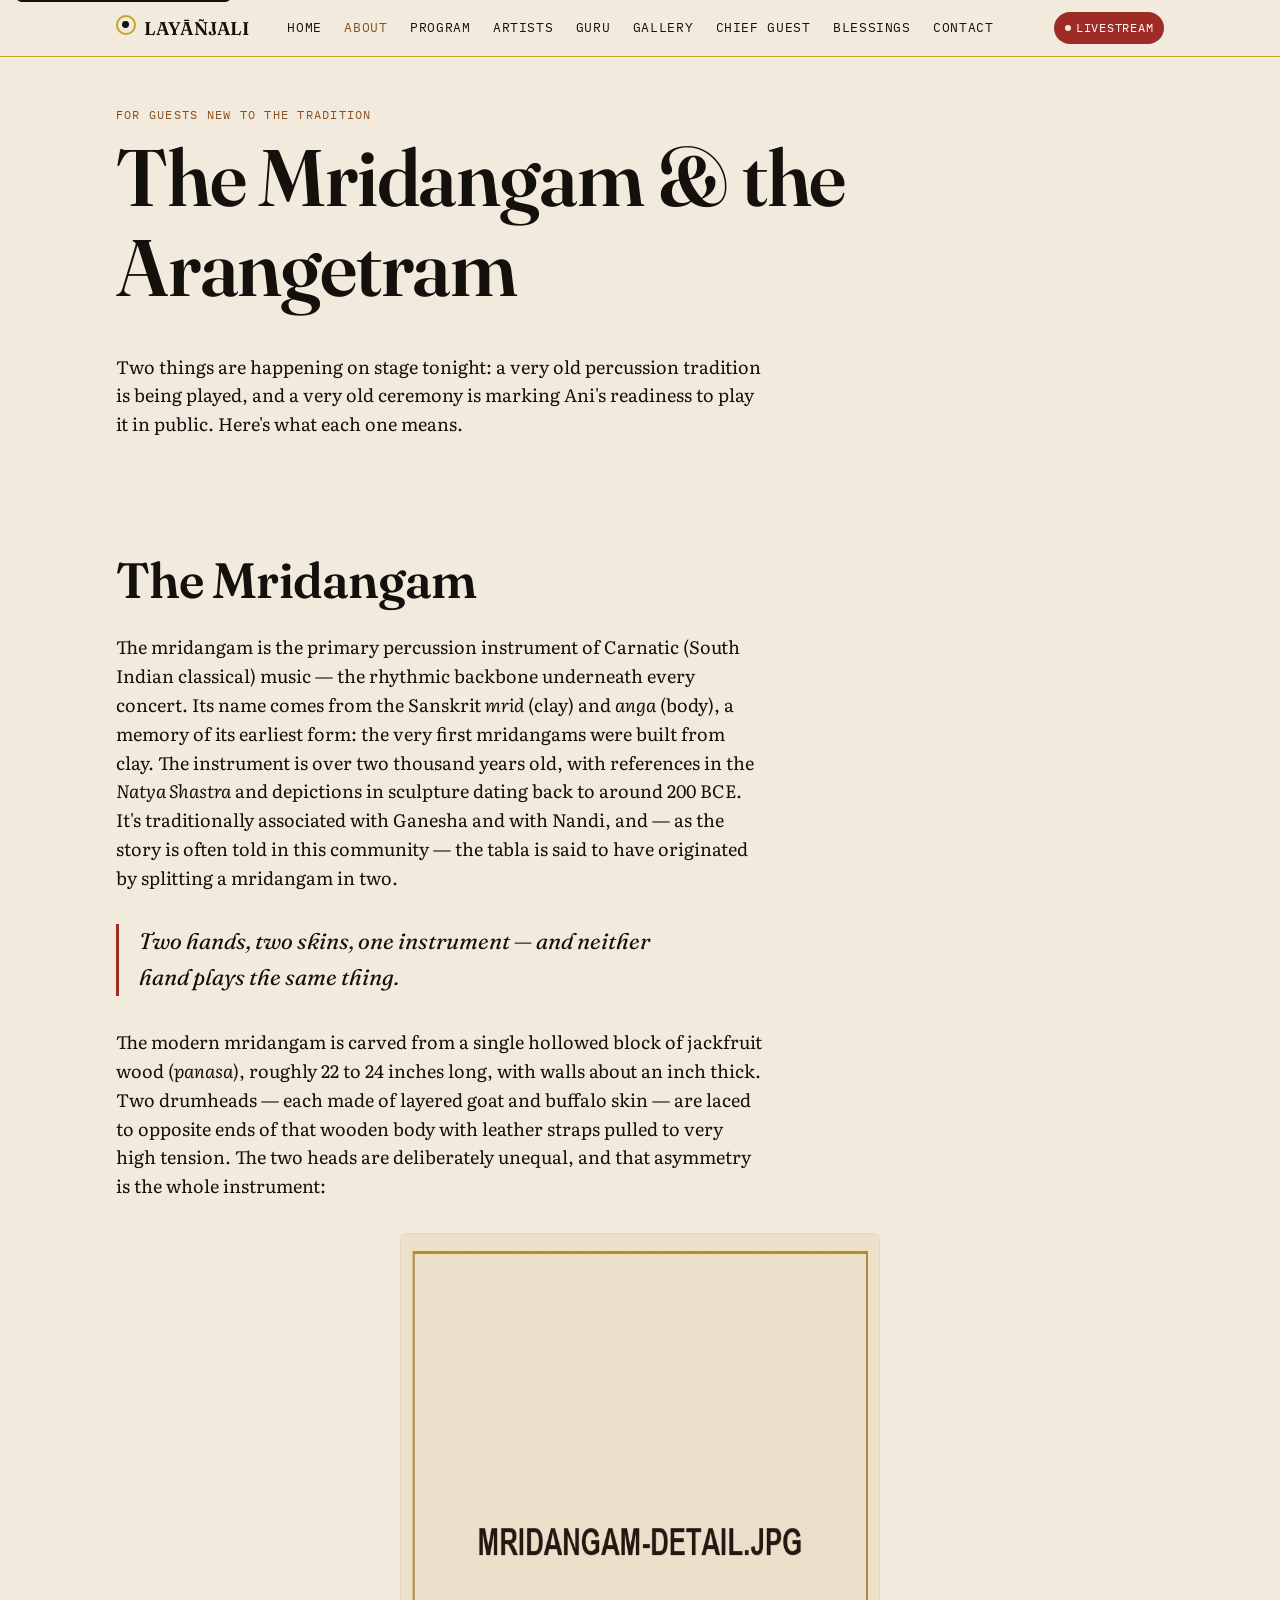
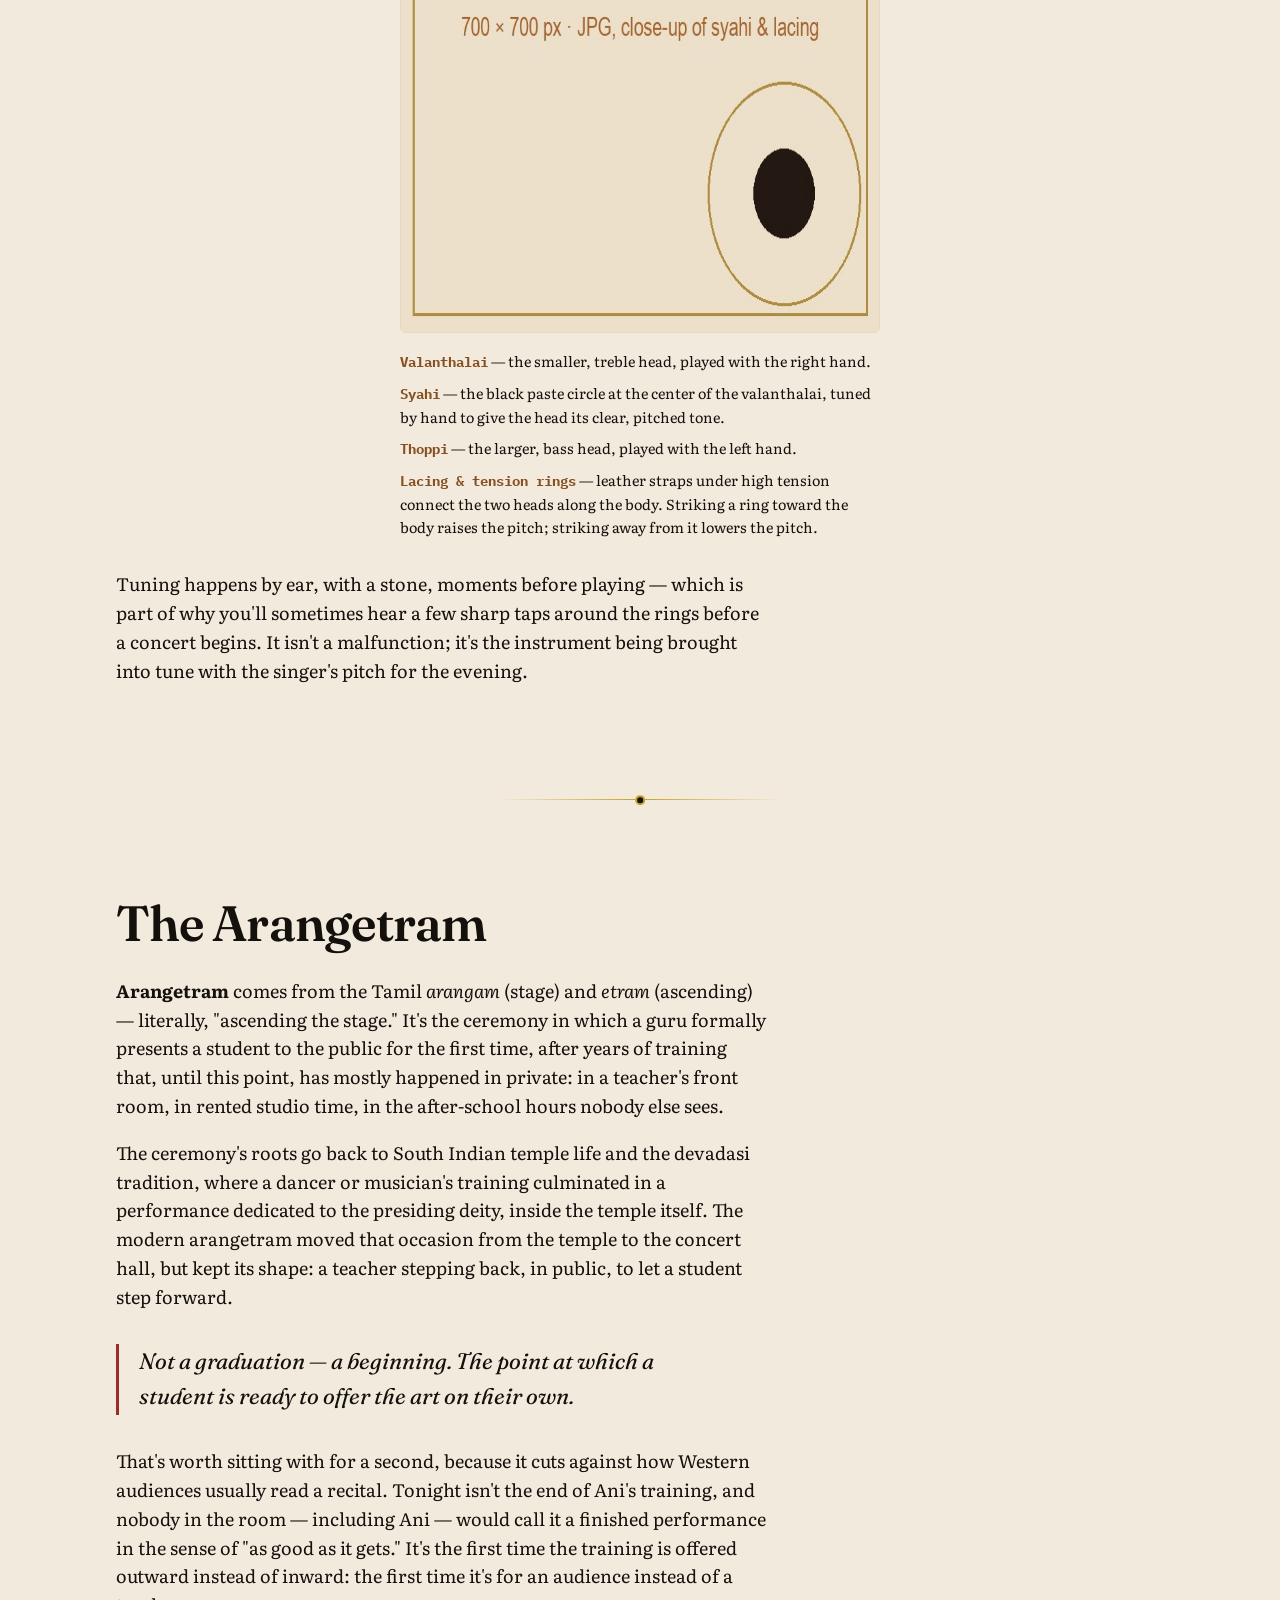
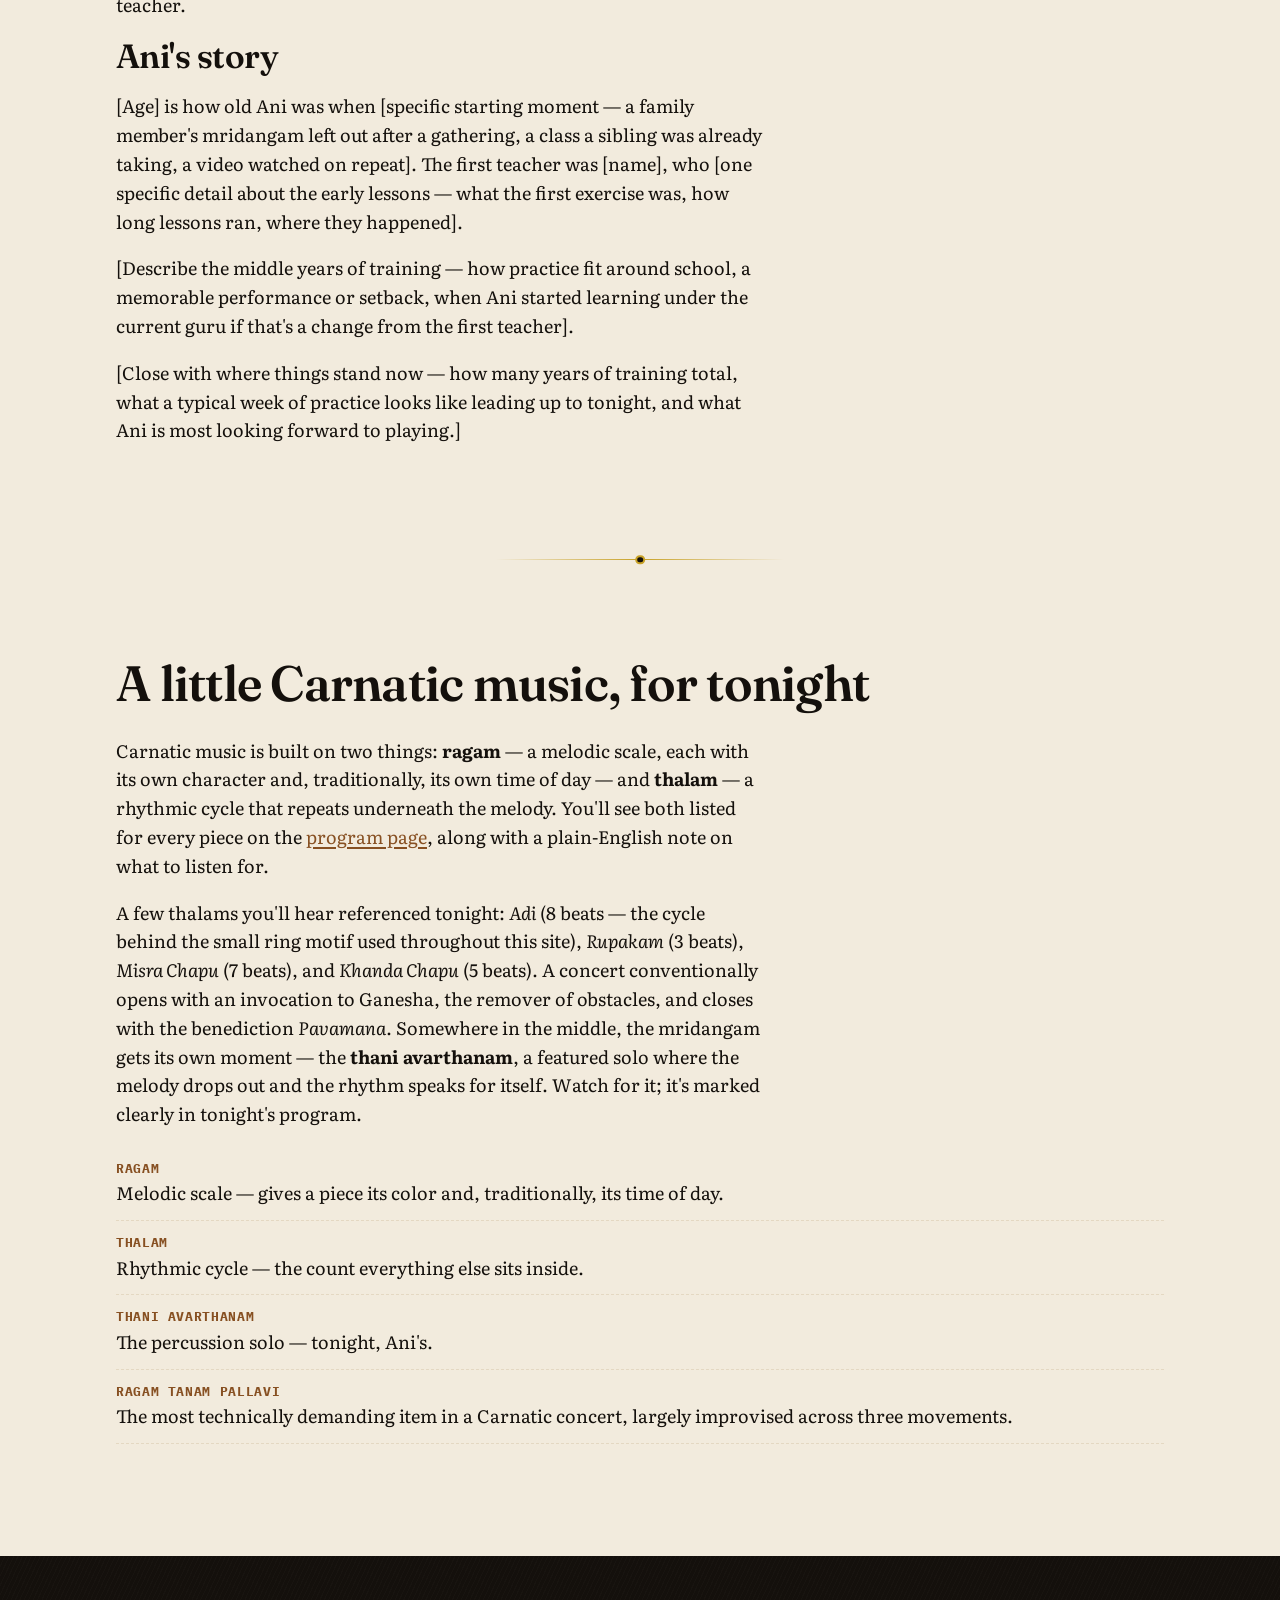
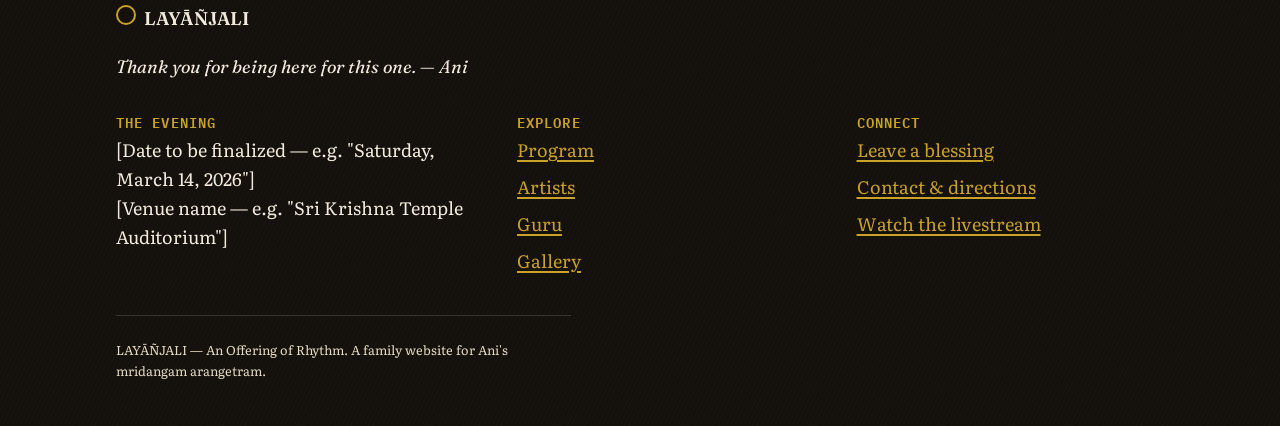
==== about.html @ 980a4de4 "Initial Commit" ====
<!doctype html>
<html lang="en">
<head>
  <meta charset="UTF-8">
  <meta name="viewport" content="width=device-width, initial-scale=1">
  <title>The Mridangam &amp; The Arangetram | Layāñjali</title>
  <meta name="description" content="What the mridangam is, what an arangetram means, and how Carnatic music works — explained for guests new to the tradition.">
  <link rel="icon" href="data:image/svg+xml,%3Csvg xmlns='http://www.w3.org/2000/svg' viewBox='0 0 32 32'%3E%3Ccircle cx='16' cy='16' r='14' fill='%23f3e9d8' stroke='%23b08d3e' stroke-width='2'/%3E%3Ccircle cx='16' cy='16' r='6' fill='%23241912'/%3E%3C/svg%3E">
  <link rel="preconnect" href="https://fonts.googleapis.com">
  <link rel="preconnect" href="https://fonts.gstatic.com" crossorigin>
  <link href="https://fonts.googleapis.com/css2?family=Fraunces:ital,wght@0,500;0,600;1,500&amp;family=Literata:ital,wght@0,400;0,600;1,400&amp;family=IBM+Plex+Mono:wght@400;500&amp;display=swap" rel="stylesheet">
  <link rel="stylesheet" href="css/style.css">
  <link rel="stylesheet" href="css/print.css" media="print">
</head>
<body data-page="about">
  <a class="skip-link" href="#main">Skip to main content</a>
  <header class="site-header" id="site-header"></header>

  <main id="main">
    <section class="section container">
      <span class="eyebrow">For guests new to the tradition</span>
      <h1>The Mridangam &amp; the Arangetram</h1>
      <p>Two things are happening on stage tonight: a very old percussion tradition is being played, and a very old ceremony is marking Ani's readiness to play it in public. Here's what each one means.</p>
    </section>

    <section class="section container">
      <h2>The Mridangam</h2>
      <p>The mridangam is the primary percussion instrument of Carnatic (South Indian classical) music — the rhythmic backbone underneath every concert. Its name comes from the Sanskrit <em>mrid</em> (clay) and <em>anga</em> (body), a memory of its earliest form: the very first mridangams were built from clay. The instrument is over two thousand years old, with references in the <em>Natya Shastra</em> and depictions in sculpture dating back to around 200 BCE. It's traditionally associated with Ganesha and with Nandi, and — as the story is often told in this community — the tabla is said to have originated by splitting a mridangam in two.</p>

      <blockquote class="pullquote">Two hands, two skins, one instrument — and neither hand plays the same thing.</blockquote>

      <p>The modern mridangam is carved from a single hollowed block of jackfruit wood (<em>panasa</em>), roughly 22 to 24 inches long, with walls about an inch thick. Two drumheads — each made of layered goat and buffalo skin — are laced to opposite ends of that wooden body with leather straps pulled to very high tension. The two heads are deliberately unequal, and that asymmetry is the whole instrument:</p>

      <div class="diagram">
        <img src="assets/images/mridangam-detail.jpg" alt="[Close-up photograph of the mridangam showing the syahi circle, tension rings, and leather lacing — annotate or caption with the labels below once the real photo is in place]" width="700" height="700" loading="lazy">
        <ul class="diagram__labels">
          <li><b>Valanthalai</b> — the smaller, treble head, played with the right hand.</li>
          <li><b>Syahi</b> — the black paste circle at the center of the valanthalai, tuned by hand to give the head its clear, pitched tone.</li>
          <li><b>Thoppi</b> — the larger, bass head, played with the left hand.</li>
          <li><b>Lacing &amp; tension rings</b> — leather straps under high tension connect the two heads along the body. Striking a ring toward the body raises the pitch; striking away from it lowers the pitch.</li>
        </ul>
      </div>

      <p>Tuning happens by ear, with a stone, moments before playing — which is part of why you'll sometimes hear a few sharp taps around the rings before a concert begins. It isn't a malfunction; it's the instrument being brought into tune with the singer's pitch for the evening.</p>
    </section>

    <div class="tala-divider" aria-hidden="true"><span class="tala-divider__arc"></span></div>

    <section class="section container">
      <h2>The Arangetram</h2>
      <p><strong>Arangetram</strong> comes from the Tamil <em>arangam</em> (stage) and <em>etram</em> (ascending) — literally, "ascending the stage." It's the ceremony in which a guru formally presents a student to the public for the first time, after years of training that, until this point, has mostly happened in private: in a teacher's front room, in rented studio time, in the after-school hours nobody else sees.</p>
      <p>The ceremony's roots go back to South Indian temple life and the devadasi tradition, where a dancer or musician's training culminated in a performance dedicated to the presiding deity, inside the temple itself. The modern arangetram moved that occasion from the temple to the concert hall, but kept its shape: a teacher stepping back, in public, to let a student step forward.</p>

      <blockquote class="pullquote">Not a graduation — a beginning. The point at which a student is ready to offer the art on their own.</blockquote>

      <p>That's worth sitting with for a second, because it cuts against how Western audiences usually read a recital. Tonight isn't the end of Ani's training, and nobody in the room — including Ani — would call it a finished performance in the sense of "as good as it gets." It's the first time the training is offered outward instead of inward: the first time it's for an audience instead of a teacher.</p>

      <h3>Ani's story</h3>
      <div id="ani-story"></div>
    </section>

    <div class="tala-divider" aria-hidden="true"><span class="tala-divider__arc"></span></div>

    <section class="section container">
      <h2>A little Carnatic music, for tonight</h2>
      <p>Carnatic music is built on two things: <strong>ragam</strong> — a melodic scale, each with its own character and, traditionally, its own time of day — and <strong>thalam</strong> — a rhythmic cycle that repeats underneath the melody. You'll see both listed for every piece on the <a href="program.html">program page</a>, along with a plain-English note on what to listen for.</p>
      <p>A few thalams you'll hear referenced tonight: <em>Adi</em> (8 beats — the cycle behind the small ring motif used throughout this site), <em>Rupakam</em> (3 beats), <em>Misra Chapu</em> (7 beats), and <em>Khanda Chapu</em> (5 beats). A concert conventionally opens with an invocation to Ganesha, the remover of obstacles, and closes with the benediction <em>Pavamana</em>. Somewhere in the middle, the mridangam gets its own moment — the <strong>thani avarthanam</strong>, a featured solo where the melody drops out and the rhythm speaks for itself. Watch for it; it's marked clearly in tonight's program.</p>

      <ul class="timeline">
        <li><b>Ragam</b> Melodic scale — gives a piece its color and, traditionally, its time of day.</li>
        <li><b>Thalam</b> Rhythmic cycle — the count everything else sits inside.</li>
        <li><b>Thani Avarthanam</b> The percussion solo — tonight, Ani's.</li>
        <li><b>Ragam Tanam Pallavi</b> The most technically demanding item in a Carnatic concert, largely improvised across three movements.</li>
      </ul>
    </section>
  </main>

  <footer class="site-footer" id="site-footer"></footer>

  <script src="js/content.js"></script>
  <script src="js/render.js"></script>
  <script src="js/main.js"></script>
</body>
</html>
---- css/style.css ----
/* =========================================================================
   Layāñjali — main stylesheet
   Design system: jackfruit wood, syahi black, brass, leather lacing, chalk.
   Mobile-first. See README.md for the palette/type rationale.
   ========================================================================= */

:root {
  /* palette — see README "Palette & contrast" for the full ratio table */
  --syahi: #14100c;        /* near-black drumhead paste — dark ground */
  --chalk: #f2ebdd;        /* kolam chalk — light ground / text-on-dark */
  --chalk-dim: #e4d8c2;    /* chalk, dimmed — hairlines/borders on light bg */
  --jackfruit: #a9642b;    /* wood — fills, icons, buttons (pair with white text) */
  --jackfruit-ink: #875022;/* wood, darkened — link/text color on light bg only */
  --lacing: #6e4b2a;       /* leather lacing — borders/chips, never text-on-dark */
  --brass: #c9a227;        /* temple brass — ornament, ring, links on dark bg */
  --kumkum: #9e2b25;       /* single hot accent — livestream pill, primary CTA */
  --white: #ffffff;

  /* type */
  --font-display: "Fraunces", "Iowan Old Style", "Georgia", serif;
  --font-body: "Literata", "Iowan Old Style", "Georgia", serif;
  --font-mono: "IBM Plex Mono", "SFMono-Regular", Menlo, Consolas, monospace;

  --step-0: clamp(1rem, 0.95rem + 0.25vw, 1.125rem);
  --step-1: clamp(1.2rem, 1.1rem + 0.5vw, 1.4rem);
  --step-2: clamp(1.55rem, 1.3rem + 1.2vw, 2.1rem);
  --step-3: clamp(2.1rem, 1.6rem + 2.2vw, 3.1rem);
  --step-4: clamp(2.9rem, 2rem + 4vw, 5rem);
  --step-hero: clamp(3.1rem, 2.2rem + 5vw, 6rem);

  --content-max: 68rem;
  --radius: 0.35rem;
  --focus-ring: 3px solid var(--brass);
}

*, *::before, *::after { box-sizing: border-box; }

html {
  scroll-behavior: smooth;
}
@media (prefers-reduced-motion: reduce) {
  html { scroll-behavior: auto; }
  *, *::before, *::after {
    animation-duration: 0.001ms !important;
    animation-iteration-count: 1 !important;
    transition-duration: 0.001ms !important;
    scroll-behavior: auto !important;
  }
}

body {
  margin: 0;
  background: var(--chalk);
  color: var(--syahi);
  font-family: var(--font-body);
  font-size: var(--step-0);
  line-height: 1.6;
  -webkit-font-smoothing: antialiased;
  min-width: 0;
}

img { max-width: 100%; display: block; }

h1, h2, h3, h4 {
  font-family: var(--font-display);
  color: var(--syahi);
  line-height: 1.12;
  letter-spacing: -0.015em;
  margin: 0 0 0.5em;
  font-weight: 600;
}
h1 { font-size: var(--step-4); }
h2 { font-size: var(--step-3); }
h3 { font-size: var(--step-2); }
h4 { font-size: var(--step-1); }

p { margin: 0 0 1em; max-width: 65ch; }

a {
  color: var(--jackfruit-ink);
  text-decoration-thickness: 1.5px;
  text-underline-offset: 0.15em;
}
a:hover { color: var(--kumkum); }

:focus-visible {
  outline: var(--focus-ring);
  outline-offset: 3px;
}

.container {
  max-width: var(--content-max);
  margin-inline: auto;
  padding-inline: 1.25rem;
  min-width: 0;
}

.visually-hidden {
  position: absolute;
  width: 1px; height: 1px;
  overflow: hidden;
  clip: rect(0 0 0 0);
  white-space: nowrap;
  border: 0; padding: 0; margin: -1px;
}

.skip-link {
  position: absolute;
  left: 1rem;
  top: -3rem;
  background: var(--syahi);
  color: var(--chalk);
  padding: 0.6em 1em;
  border-radius: var(--radius);
  z-index: 200;
  transition: top 0.2s ease;
}
.skip-link:focus { top: 1rem; }

/* -------------------------------------------------------------------- */
/* Wordmark                                                              */
/* -------------------------------------------------------------------- */

.wordmark {
  display: inline-flex;
  align-items: baseline;
  gap: 0.5rem;
  font-family: var(--font-display);
  font-weight: 600;
  letter-spacing: 0.01em;
  color: var(--syahi);
  text-decoration: none;
  min-width: 0;
}
.wordmark:hover { color: var(--syahi); }
.wordmark__mark {
  position: relative;
  display: inline-block;
  width: 1.1em;
  height: 1.1em;
  border-radius: 50%;
  border: 2px solid var(--brass);
  flex: none;
}
.wordmark__mark::after {
  content: "";
  position: absolute;
  inset: 28%;
  border-radius: 50%;
  background: var(--syahi);
}
.wordmark__text {
  font-size: 1.15rem;
  overflow: hidden;
  text-overflow: ellipsis;
  white-space: nowrap;
}

/* -------------------------------------------------------------------- */
/* Tala ring — the signature element. An 8-tick ring standing for the    */
/* 8-beat Adi talam cycle: a syahi hub, 8 ticks, the first beat (sam)    */
/* visually distinct, and one tick lit per carousel transition.         */
/* -------------------------------------------------------------------- */

.tala-ring {
  --size: 2.75rem;
  width: var(--size);
  height: var(--size);
  position: relative;
  flex: none;
}
.tala-ring__hub {
  position: absolute;
  inset: 30%;
  border-radius: 50%;
  background: var(--syahi);
  border: 2px solid var(--brass);
}
.tala-ring__tick {
  position: absolute;
  width: 6%;
  height: 20%;
  left: 50%;
  top: 3%;
  background: var(--chalk-dim);
  transform-origin: 50% calc(var(--size) * 0.47);
  border-radius: 3px;
  opacity: 0.6;
}
.tala-ring__tick.is-sam {
  height: 26%;
  width: 8%;
  background: var(--brass);
  opacity: 0.85;
}
.tala-ring__tick.is-active {
  background: var(--kumkum);
  opacity: 1;
  box-shadow: 0 0 0.6em rgba(158, 43, 37, 0.55);
}
.tala-ring__tick.is-sam.is-active { background: var(--brass); box-shadow: 0 0 0.6em rgba(201, 162, 39, 0.6); }
.tala-ring[data-count="8"] .tala-ring__tick:nth-of-type(1) { transform: translateX(-50%) rotate(0deg); }
.tala-ring[data-count="8"] .tala-ring__tick:nth-of-type(2) { transform: translateX(-50%) rotate(45deg); }
.tala-ring[data-count="8"] .tala-ring__tick:nth-of-type(3) { transform: translateX(-50%) rotate(90deg); }
.tala-ring[data-count="8"] .tala-ring__tick:nth-of-type(4) { transform: translateX(-50%) rotate(135deg); }
.tala-ring[data-count="8"] .tala-ring__tick:nth-of-type(5) { transform: translateX(-50%) rotate(180deg); }
.tala-ring[data-count="8"] .tala-ring__tick:nth-of-type(6) { transform: translateX(-50%) rotate(225deg); }
.tala-ring[data-count="8"] .tala-ring__tick:nth-of-type(7) { transform: translateX(-50%) rotate(270deg); }
.tala-ring[data-count="8"] .tala-ring__tick:nth-of-type(8) { transform: translateX(-50%) rotate(315deg); }

/* the hero halo variant: large, sits behind the portrait as a compositional anchor */
.hero__ring-halo.tala-ring {
  --size: clamp(220px, 28vw + 140px, 300px);
  position: absolute;
  top: 46%;
  left: 50%;
  transform: translate(-50%, -50%);
  z-index: 0;
}
.hero__ring-halo .tala-ring__tick { background: rgba(242, 235, 221, 0.28); }
.hero__ring-halo .tala-ring__tick.is-sam { background: var(--brass); opacity: 0.9; }
.hero__ring-halo .tala-ring__tick.is-active { background: var(--kumkum); opacity: 1; }
.hero__ring-halo .tala-ring__tick.is-sam.is-active { background: var(--brass); }
.hero__ring-halo .tala-ring__hub { border-color: var(--brass); background: var(--syahi); }

.tala-divider {
  display: flex;
  justify-content: center;
  margin: 3rem 0;
}
.tala-divider__arc {
  width: 100%;
  max-width: 18rem;
  height: 1px;
  background: linear-gradient(to right, transparent, var(--brass), transparent);
  position: relative;
}
.tala-divider__arc::before {
  content: "";
  position: absolute;
  left: 50%;
  top: 50%;
  transform: translate(-50%, -50%);
  width: 0.6rem;
  height: 0.6rem;
  border-radius: 50%;
  background: var(--syahi);
  border: 2px solid var(--brass);
}

/* -------------------------------------------------------------------- */
/* Header / nav — explicit 3-column grid: wordmark / centered nav /      */
/* livestream+toggle. min-width:0 on every column so a long nav list    */
/* wraps or shrinks instead of forcing the row wider than the viewport. */
/* -------------------------------------------------------------------- */

.site-header {
  position: sticky;
  top: 0;
  z-index: 100;
  background: var(--chalk);
  border-bottom: 1px solid var(--brass);
}
.header-grid {
  display: grid;
  grid-template-columns: auto 1fr auto;
  align-items: center;
  gap: 1rem;
  padding-block: 0.75rem;
}
.header-grid > * { min-width: 0; }
.header-grid .wordmark { grid-column: 1; justify-self: start; }
.header-grid .nav-drawer { grid-column: 2; justify-self: center; }
.header-grid .header-actions { grid-column: 3; justify-self: end; }

.header-actions {
  display: flex;
  align-items: center;
  gap: 0.75rem;
  min-width: 0;
}

.livestream-pill {
  display: inline-flex;
  align-items: center;
  gap: 0.4em;
  background: var(--kumkum);
  color: var(--white);
  font-family: var(--font-mono);
  font-size: 0.78rem;
  letter-spacing: 0.06em;
  text-transform: uppercase;
  padding: 0.5em 0.85em;
  border-radius: 999px;
  text-decoration: none;
  white-space: nowrap;
}
.livestream-pill:hover { background: var(--syahi); color: var(--white); }
.livestream-pill__dot {
  width: 0.5em; height: 0.5em; border-radius: 50%;
  background: var(--chalk);
  animation: pulse 2s ease-in-out infinite;
  flex: none;
}
@keyframes pulse { 0%, 100% { opacity: 1; } 50% { opacity: 0.35; } }

/* Below ~352px, wordmark + pill label + hamburger can't all fit legibly —
   drop the pill to an icon-only dot so nothing truncates or overlaps. */
@media (max-width: 22rem) {
  .livestream-pill { padding: 0.5em; }
  .livestream-pill__label { display: none; }
  .header-actions { gap: 0.5rem; }
}

.menu-toggle {
  background: none;
  border: 2px solid var(--syahi);
  border-radius: var(--radius);
  width: 2.75rem;
  height: 2.75rem;
  display: inline-flex;
  align-items: center;
  justify-content: center;
  cursor: pointer;
  flex: none;
}
.menu-toggle__bars,
.menu-toggle__bars::before,
.menu-toggle__bars::after {
  content: "";
  display: block;
  width: 1.4rem;
  height: 2px;
  background: var(--syahi);
  position: relative;
}
.menu-toggle__bars::before { position: absolute; top: -6px; }
.menu-toggle__bars::after { position: absolute; top: 6px; }

.nav-drawer {
  position: fixed;
  inset: 0;
  background: var(--syahi);
  color: var(--chalk);
  z-index: 150;
  transform: translateX(100%);
  transition: transform 0.35s ease;
  overflow-y: auto;
}
.nav-drawer.is-open { transform: translateX(0); }
.nav-drawer__top {
  display: flex;
  justify-content: space-between;
  align-items: center;
  padding: 1.1rem 1.25rem;
  border-bottom: 1px solid rgba(242,235,221,0.15);
}
.nav-drawer__top .wordmark, .nav-drawer__top .wordmark:hover { color: var(--chalk); }
.nav-drawer__close {
  background: none;
  border: 2px solid var(--chalk);
  color: var(--chalk);
  width: 2.75rem;
  height: 2.75rem;
  border-radius: var(--radius);
  font-size: 1.4rem;
  line-height: 1;
  cursor: pointer;
}
.nav-drawer__list {
  list-style: none;
  margin: 0;
  padding: 1rem 1.25rem 2rem;
}
.nav-drawer__list li + li { border-top: 1px solid rgba(242,235,221,0.12); }
.nav-drawer__list a {
  display: block;
  padding: 1rem 0.25rem;
  color: var(--chalk);
  text-decoration: none;
  font-family: var(--font-display);
  font-size: 1.2rem;
}
.nav-drawer__list a:hover,
.nav-drawer__list a[aria-current="page"] { color: var(--brass); }
.nav-drawer__list a.is-livestream { color: var(--kumkum); }

@media (min-width: 60rem) {
  .menu-toggle { display: none; }
  .nav-drawer {
    position: static;
    inset: auto;
    transform: none;
    background: none;
    color: inherit;
    overflow: visible;
    z-index: auto;
    min-width: 0;
  }
  .nav-drawer__top, .nav-drawer__close { display: none; }
  .nav-drawer__list {
    display: flex;
    flex-wrap: wrap;
    align-items: center;
    justify-content: center;
    gap: 1.1rem 1.4rem;
    padding: 0;
    min-width: 0;
  }
  .nav-drawer__list li { border: none !important; }
  .nav-drawer__list a {
    font-family: var(--font-mono);
    font-size: 0.8rem;
    text-transform: uppercase;
    letter-spacing: 0.05em;
    color: var(--syahi);
    padding: 0.25rem 0;
    white-space: nowrap;
  }
  .nav-drawer__list a:hover,
  .nav-drawer__list a[aria-current="page"] { color: var(--jackfruit-ink); }
  .nav-drawer__list a.is-livestream { display: none; }
}

/* -------------------------------------------------------------------- */
/* Buttons                                                               */
/* -------------------------------------------------------------------- */

.btn {
  display: inline-flex;
  align-items: center;
  gap: 0.5em;
  font-family: var(--font-mono);
  font-size: 0.85rem;
  letter-spacing: 0.03em;
  text-transform: uppercase;
  text-decoration: none;
  padding: 0.85em 1.4em;
  border-radius: var(--radius);
  border: 2px solid var(--syahi);
  color: var(--syahi);
  background: transparent;
  cursor: pointer;
}
.btn:hover { background: var(--syahi); color: var(--chalk); }
.btn--solid { background: var(--jackfruit); border-color: var(--jackfruit); color: var(--white); }
.btn--solid:hover { background: var(--syahi); border-color: var(--syahi); }
.btn--live { background: var(--kumkum); border-color: var(--kumkum); color: var(--white); }
.btn--live:hover { background: var(--syahi); border-color: var(--syahi); }
.btn--on-dark { border-color: var(--chalk); color: var(--chalk); }
.btn--on-dark:hover { background: var(--chalk); color: var(--syahi); }

/* -------------------------------------------------------------------- */
/* Hero — dark ground, cutout anchored large and bottom-aligned, the     */
/* headline overlapping it, the tala ring as a halo behind.              */
/* -------------------------------------------------------------------- */

.hero {
  position: relative;
  background: var(--syahi);
  color: var(--chalk);
  padding-block: 2.5rem 0;
  overflow: hidden;
}
.hero__texture {
  position: absolute;
  inset: 0;
  pointer-events: none;
  opacity: 0.5;
  background-image: repeating-linear-gradient(
    115deg,
    rgba(242, 235, 221, 0.035) 0px,
    rgba(242, 235, 221, 0.035) 1px,
    transparent 1px,
    transparent 4px
  );
}
.hero .container { position: relative; }

.hero__stage {
  position: relative;
  display: flex;
  justify-content: center;
  min-height: 24rem;
}
.hero__slides {
  position: relative;
  z-index: 1;
  width: 100%;
  min-height: 24rem;
}
.hero__slide {
  position: absolute;
  inset: 0;
  display: flex;
  flex-direction: column;
  align-items: center;
  justify-content: flex-end;
  text-align: center;
  opacity: 0;
  visibility: hidden;
  transition: opacity 0.6s ease;
}
.hero__slide.is-active { opacity: 1; visibility: visible; position: relative; }
.hero__text-col {
  position: relative;
  z-index: 2;
  margin-bottom: -1.75rem;
  padding-inline: 1rem;
  max-width: 22rem;
}
.hero__portrait {
  position: relative;
  z-index: 1;
  width: min(62vw, 280px);
  height: auto;
  aspect-ratio: 3 / 4;
  object-fit: contain;
  object-position: bottom;
}
.hero__headline {
  font-size: var(--step-hero);
  letter-spacing: -0.03em;
  color: var(--chalk);
  margin-bottom: 0;
}
.hero__subtitle {
  position: relative;
  z-index: 2;
  font-family: var(--font-body);
  font-style: italic;
  font-size: 1.05rem;
  color: var(--chalk);
  opacity: 0.85;
  max-width: 30ch;
  margin: 0.75rem auto 0;
}

.hero__controls {
  display: flex;
  align-items: center;
  justify-content: center;
  margin-block: 1.25rem 0.5rem;
}
.hero__pause {
  background: none;
  border: 1px solid var(--brass);
  border-radius: 999px;
  width: 2.5rem;
  height: 2.5rem;
  cursor: pointer;
  color: var(--chalk);
  font-size: 0.9rem;
}
.hero__pause:hover { background: rgba(242,235,221,0.1); }

.event-strip {
  background: var(--syahi);
  color: var(--chalk);
  margin-top: 1.5rem;
  border-top: 1px solid rgba(201,162,39,0.35);
}
.event-strip .container {
  display: grid;
  gap: 1rem;
  padding-block: 1.5rem;
}
.event-strip__row {
  display: flex;
  align-items: baseline;
  gap: 0.6rem;
  flex-wrap: wrap;
}
.event-strip__label {
  font-family: var(--font-mono);
  font-size: 0.72rem;
  text-transform: uppercase;
  letter-spacing: 0.08em;
  color: var(--brass);
}
.event-strip__value { font-family: var(--font-display); font-size: 1.1rem; }
.event-strip__actions {
  display: flex;
  flex-wrap: wrap;
  gap: 0.75rem;
  margin-top: 0.5rem;
}

@media (min-width: 60rem) {
  .hero__stage, .hero__slides { min-height: 30rem; }
  .hero__portrait { width: min(30vw, 320px); }
  .hero__text-col { max-width: 34rem; margin-bottom: -2.5rem; }
  .event-strip .container { grid-template-columns: repeat(3, 1fr) auto; align-items: center; }
}

/* -------------------------------------------------------------------- */
/* Sections, cards, generic content blocks                              */
/* -------------------------------------------------------------------- */

.section { padding-block: 3rem; }
.section--tight { padding-block: 1.5rem; }
.eyebrow {
  font-family: var(--font-mono);
  text-transform: uppercase;
  letter-spacing: 0.1em;
  font-size: 0.78rem;
  color: var(--jackfruit-ink);
  display: block;
  margin-bottom: 0.5rem;
}

.evening-blocks {
  position: relative;
  display: grid;
  gap: 0;
}
.evening-blocks::before {
  content: "";
  position: absolute;
  left: 0.6rem;
  top: 0.6rem;
  bottom: 0.6rem;
  width: 2px;
  background-image: repeating-linear-gradient(to bottom, var(--brass) 0 6px, transparent 6px 11px);
}
.evening-block {
  position: relative;
  padding: 0.75rem 0 1.5rem 2.25rem;
}
.evening-block::before {
  content: "";
  position: absolute;
  left: 0;
  top: 0.9rem;
  width: 1.3rem;
  height: 1.3rem;
  border-radius: 50%;
  background: var(--chalk);
  border: 2px solid var(--brass);
}
.evening-block h3 { font-size: var(--step-1); margin-bottom: 0.25rem; }

@media (min-width: 60rem) {
  .evening-blocks { grid-template-columns: repeat(3, 1fr); gap: 1.5rem; }
  .evening-blocks::before { left: 0; right: 0; top: 0.6rem; bottom: auto; width: auto; height: 2px; background-image: repeating-linear-gradient(to right, var(--brass) 0 6px, transparent 6px 11px); }
  .evening-block { padding: 2rem 1rem 0; }
  .evening-block::before { left: 50%; transform: translateX(-50%); top: 0; }
}

.card-grid {
  display: grid;
  gap: 1.25rem;
  grid-template-columns: 1fr;
}
@media (min-width: 40rem) { .card-grid { grid-template-columns: repeat(2, 1fr); } }
@media (min-width: 60rem) { .card-grid { grid-template-columns: repeat(3, 1fr); } }

.card {
  background: var(--white);
  border: 1px solid var(--chalk-dim);
  border-radius: var(--radius);
  padding: 1.5rem;
  display: flex;
  flex-direction: column;
  gap: 0.5rem;
  text-decoration: none;
  color: var(--syahi);
}
.card:hover { border-color: var(--brass); color: var(--syahi); }
.card h3 { margin-bottom: 0; font-size: var(--step-1); }
.card p { margin-bottom: 0; font-size: 0.95rem; }
.card__arrow { font-family: var(--font-mono); font-size: 0.85rem; color: var(--jackfruit-ink); }

/* Welcome note */
.welcome {
  display: grid;
  gap: 2rem;
  align-items: start;
}
.welcome__photo { border-radius: var(--radius); border: 1px solid var(--chalk-dim); }
.welcome blockquote {
  margin: 0;
  font-family: var(--font-display);
  font-size: var(--step-1);
  font-style: italic;
  line-height: 1.5;
}
.welcome__signoff {
  margin-top: 1.5rem;
  font-family: var(--font-display);
  white-space: pre-line;
  font-size: 1.05rem;
}
@media (min-width: 55rem) {
  .welcome { grid-template-columns: 0.8fr 1.2fr; }
}

/* Blessings */
.blessing-card {
  background: var(--white);
  border-left: 3px solid var(--brass);
  padding: 1.25rem 1.5rem;
  border-radius: 0 var(--radius) var(--radius) 0;
}
.blessing-card p { margin-bottom: 0.5rem; font-style: italic; }
.blessing-card cite { font-style: normal; font-family: var(--font-mono); font-size: 0.8rem; color: var(--jackfruit-ink); }

/* Program */
.program-order { list-style: none; margin: 0; padding: 0; }
.program-order li {
  display: grid;
  grid-template-columns: 1fr;
  gap: 0.15rem;
  padding: 1rem 0;
  border-bottom: 1px dashed var(--chalk-dim);
}
.program-order__item { font-family: var(--font-display); font-size: 1.1rem; }
.program-order__note { font-size: 0.9rem; color: var(--jackfruit-ink); }

.piece {
  background: var(--white);
  border: 1px solid var(--chalk-dim);
  border-radius: var(--radius);
  padding: 1.5rem;
  margin-bottom: 1.25rem;
}
.piece.is-thani { border-color: var(--kumkum); border-width: 2px; }
.piece__thani-tag {
  display: inline-block;
  font-family: var(--font-mono);
  font-size: 0.72rem;
  text-transform: uppercase;
  letter-spacing: 0.08em;
  background: var(--kumkum);
  color: var(--white);
  padding: 0.25em 0.6em;
  border-radius: 999px;
  margin-bottom: 0.75rem;
}
.piece__title { margin-bottom: 0.5rem; }
.piece__meta {
  display: flex;
  flex-wrap: wrap;
  gap: 0.5rem 1.25rem;
  font-family: var(--font-mono);
  font-size: 0.8rem;
  color: var(--syahi);
  margin-bottom: 0.9rem;
}
.piece__meta dt { display: inline; color: var(--jackfruit-ink); text-transform: uppercase; letter-spacing: 0.05em; }
.piece__meta dd { display: inline; margin: 0 0 0 0.3em; }
.piece__lyric { font-style: italic; color: var(--jackfruit-ink); margin-top: 0.75rem; margin-bottom: 0; }

/* Artist / guru cards */
.person-card {
  background: var(--white);
  border: 1px solid var(--chalk-dim);
  border-radius: var(--radius);
  padding: 1.5rem;
  text-align: center;
}
.person-card__photo {
  width: 9rem; height: 9rem;
  border-radius: 50%;
  object-fit: cover;
  margin: 0 auto 1rem;
  border: 3px solid var(--chalk-dim);
}
.person-card__instrument {
  font-family: var(--font-mono);
  font-size: 0.78rem;
  text-transform: uppercase;
  letter-spacing: 0.06em;
  color: var(--jackfruit-ink);
}
.person-card p { text-align: left; margin-top: 0.75rem; font-size: 0.92rem; }

.guru-hero {
  display: grid;
  gap: 2rem;
}
.guru-hero__photo { border-radius: var(--radius); border: 1px solid var(--chalk-dim); }
@media (min-width: 55rem) { .guru-hero { grid-template-columns: 0.7fr 1.3fr; align-items: start; } }
.guru-quote {
  background: var(--syahi);
  color: var(--chalk);
  padding: 2rem;
  border-radius: var(--radius);
  margin: 2rem 0;
}
.guru-quote h3 { color: var(--brass); }
.guru-quote p { max-width: none; font-family: var(--font-display); font-size: 1.15rem; font-style: italic; }

/* Gallery */
.gallery-grid {
  display: grid;
  grid-template-columns: repeat(2, 1fr);
  gap: 0.6rem;
}
@media (min-width: 40rem) { .gallery-grid { grid-template-columns: repeat(3, 1fr); } }
.gallery-grid button {
  padding: 0; border: none; background: none; cursor: pointer;
  aspect-ratio: 4 / 3; overflow: hidden; border-radius: var(--radius);
}
.gallery-grid img { width: 100%; height: 100%; object-fit: cover; }

.lightbox {
  position: fixed; inset: 0; background: rgba(20,16,12,0.94);
  display: none; align-items: center; justify-content: center;
  z-index: 300; padding: 1.5rem;
}
.lightbox.is-open { display: flex; }
.lightbox img { max-height: 80vh; max-width: 100%; border-radius: var(--radius); }
.lightbox__caption { color: var(--chalk); text-align: center; margin-top: 1rem; font-family: var(--font-mono); font-size: 0.85rem; }
.lightbox__close, .lightbox__prev, .lightbox__next {
  position: absolute;
  background: none;
  border: 2px solid var(--chalk);
  color: var(--chalk);
  border-radius: 999px;
  width: 2.75rem; height: 2.75rem;
  font-size: 1.2rem;
  cursor: pointer;
}
.lightbox__close { top: 1rem; right: 1rem; }
.lightbox__prev { left: 1rem; top: 50%; transform: translateY(-50%); }
.lightbox__next { right: 1rem; top: 50%; transform: translateY(-50%); }

/* Diagram (About page) */
.diagram {
  position: relative;
  max-width: 30rem;
  margin: 2rem auto;
}
.diagram img { border-radius: var(--radius); border: 1px solid var(--chalk-dim); }
.diagram__labels { list-style: none; margin: 1rem 0 0; padding: 0; display: grid; gap: 0.5rem; }
.diagram__labels li { font-size: 0.9rem; }
.diagram__labels b { font-family: var(--font-mono); color: var(--jackfruit-ink); }

.pullquote {
  border-left: 3px solid var(--kumkum);
  padding-left: 1.25rem;
  font-family: var(--font-display);
  font-size: var(--step-1);
  font-style: italic;
  margin: 2rem 0;
  max-width: 40ch;
}

.timeline { list-style: none; margin: 0; padding: 0; }
.timeline li { padding: 0.75rem 0; border-bottom: 1px dashed var(--chalk-dim); }
.timeline b { font-family: var(--font-mono); color: var(--jackfruit-ink); display: block; font-size: 0.8rem; text-transform: uppercase; letter-spacing: 0.05em; }

/* Forms */
.form-field { margin-bottom: 1.25rem; display: flex; flex-direction: column; gap: 0.4rem; }
.form-field label { font-family: var(--font-mono); font-size: 0.8rem; text-transform: uppercase; letter-spacing: 0.05em; }
.form-field input, .form-field textarea {
  font: inherit;
  padding: 0.75em;
  border: 1px solid var(--chalk-dim);
  border-radius: var(--radius);
  background: var(--white);
  color: var(--syahi);
}
.form-field input:focus, .form-field textarea:focus { border-color: var(--brass); }
.form-note { font-size: 0.85rem; color: var(--jackfruit-ink); }

/* Footer */
.site-footer {
  position: relative;
  background: var(--syahi);
  color: var(--chalk);
  padding-block: 3rem 2rem;
  margin-top: 4rem;
  overflow: hidden;
}
.site-footer::before {
  content: "";
  position: absolute;
  inset: 0;
  pointer-events: none;
  opacity: 0.5;
  background-image: repeating-linear-gradient(
    115deg,
    rgba(242, 235, 221, 0.035) 0px,
    rgba(242, 235, 221, 0.035) 1px,
    transparent 1px,
    transparent 4px
  );
}
.site-footer .container { position: relative; }
.site-footer .wordmark, .site-footer .wordmark:hover { color: var(--chalk); }
.site-footer a { color: var(--brass); }
.site-footer a:hover { color: var(--chalk); }
.footer-grid {
  display: grid;
  gap: 2rem;
  margin-top: 2rem;
}
@media (min-width: 45rem) { .footer-grid { grid-template-columns: 1.2fr 1fr 1fr; } }
.footer-grid h4 { color: var(--brass); font-size: 0.85rem; text-transform: uppercase; letter-spacing: 0.08em; font-family: var(--font-mono); }
.footer-grid ul { list-style: none; margin: 0; padding: 0; display: grid; gap: 0.5rem; }
.footer-signoff { font-family: var(--font-display); font-style: italic; margin-top: 1.25rem; color: var(--chalk); }
.footer-bottom {
  margin-top: 2.5rem;
  padding-top: 1.5rem;
  border-top: 1px solid rgba(242,235,221,0.15);
  font-size: 0.8rem;
  color: var(--chalk-dim);
}

/* Utility */
.mt-0 { margin-top: 0; }
.text-center { text-align: center; }
.placeholder-flag {
  display: inline-block;
  background: rgba(110,75,42,0.12);
  border: 1px dashed var(--lacing);
  color: var(--jackfruit-ink);
  font-family: var(--font-mono);
  font-size: 0.78rem;
  padding: 0.2em 0.5em;
  border-radius: var(--radius);
}
---- css/print.css ----
/* print.css — used when a guest prints program.html for a paper program.
   Loaded with media="print" on every page, but only program.html is tuned
   for it; other pages fall back to sane browser print defaults. */

@media print {
  .site-header, .nav-drawer, .menu-toggle, .event-strip,
  .hero__controls, .site-footer, .btn, .tala-divider,
  #blessing-form, .skip-link {
    display: none !important;
  }

  body {
    background: #fff;
    color: #000;
    font-size: 12pt;
  }

  a { color: #000; text-decoration: none; }
  a[href]::after { content: " (" attr(href) ")"; font-size: 9pt; }

  .container { max-width: 100%; padding: 0; }

  h1, h2, h3 { color: #000; page-break-after: avoid; }

  .piece {
    border: 1px solid #999;
    break-inside: avoid;
    page-break-inside: avoid;
    margin-bottom: 0.75rem;
  }
  .piece.is-thani { border: 2px solid #000; }
  .piece__thani-tag {
    background: none;
    color: #000;
    border: 1px solid #000;
  }

  .program-order li { break-inside: avoid; }

  .card-grid, .gallery-grid { display: none; }
}
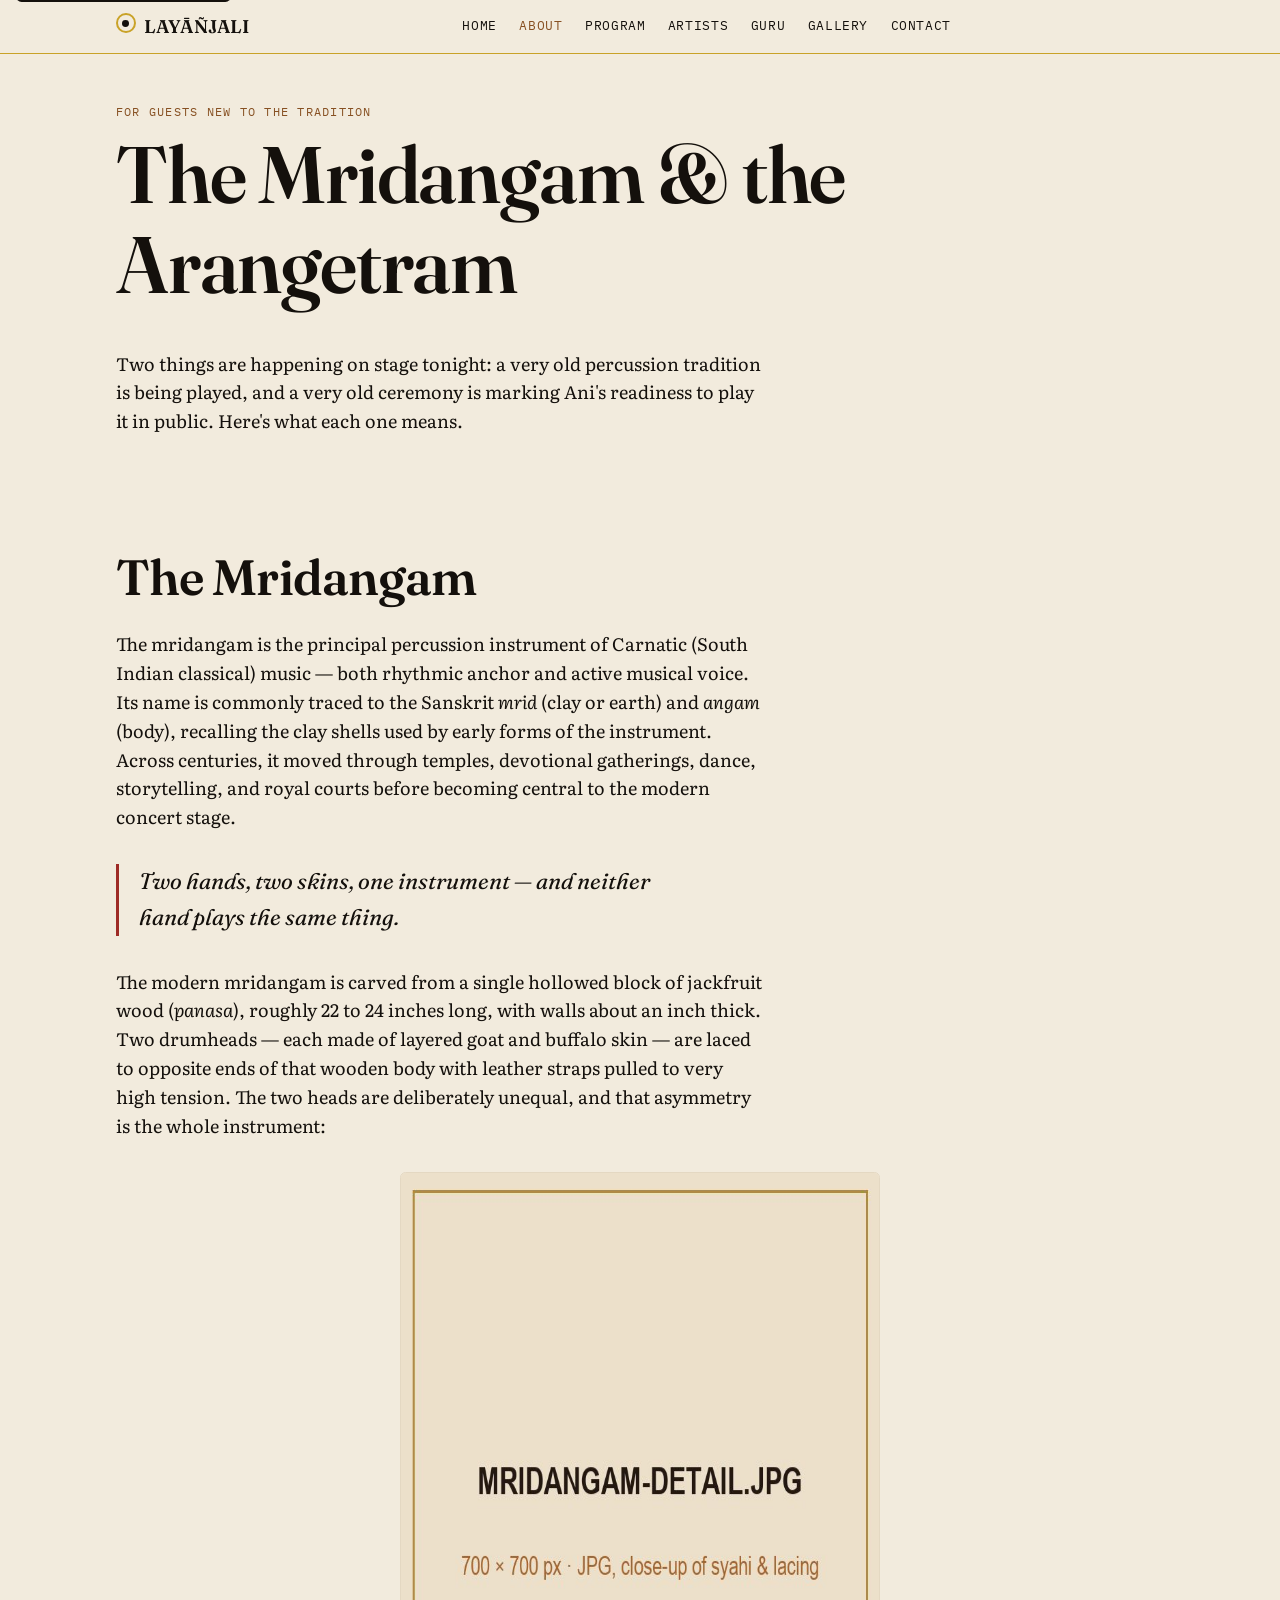
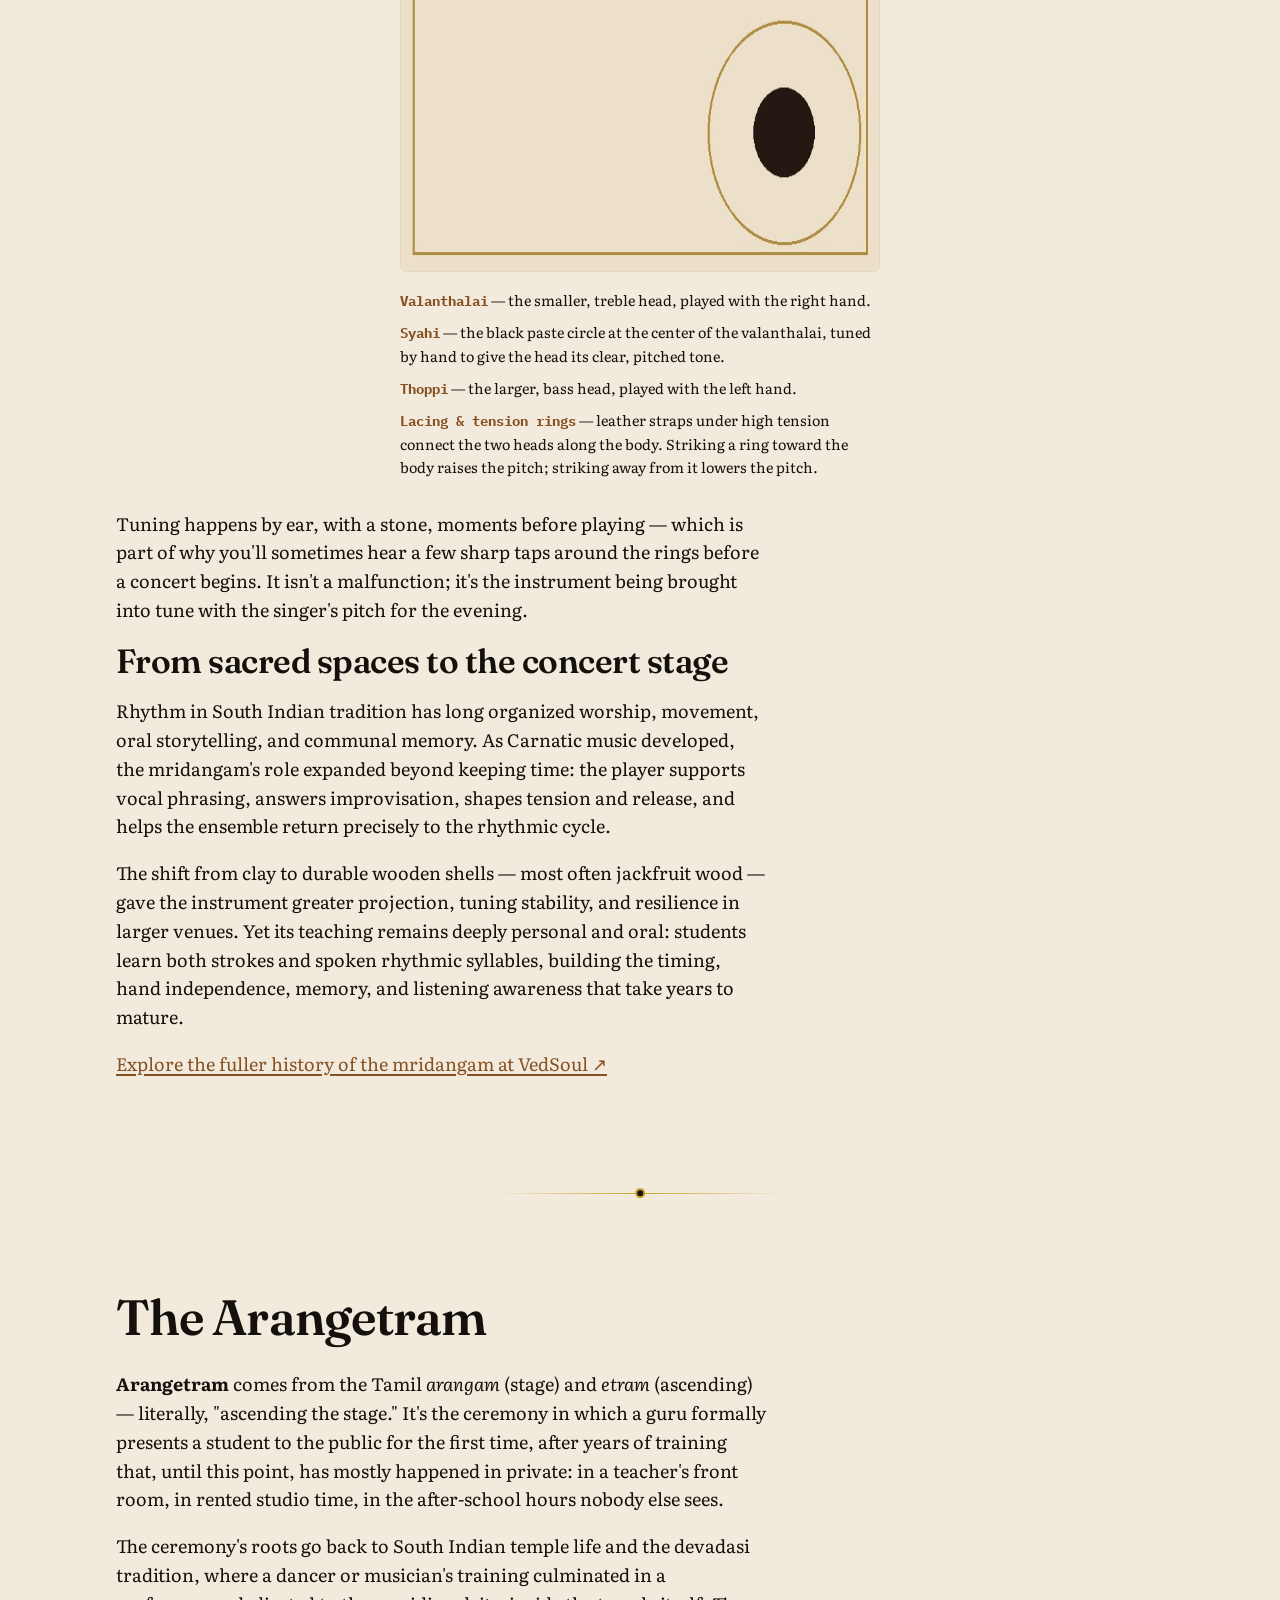
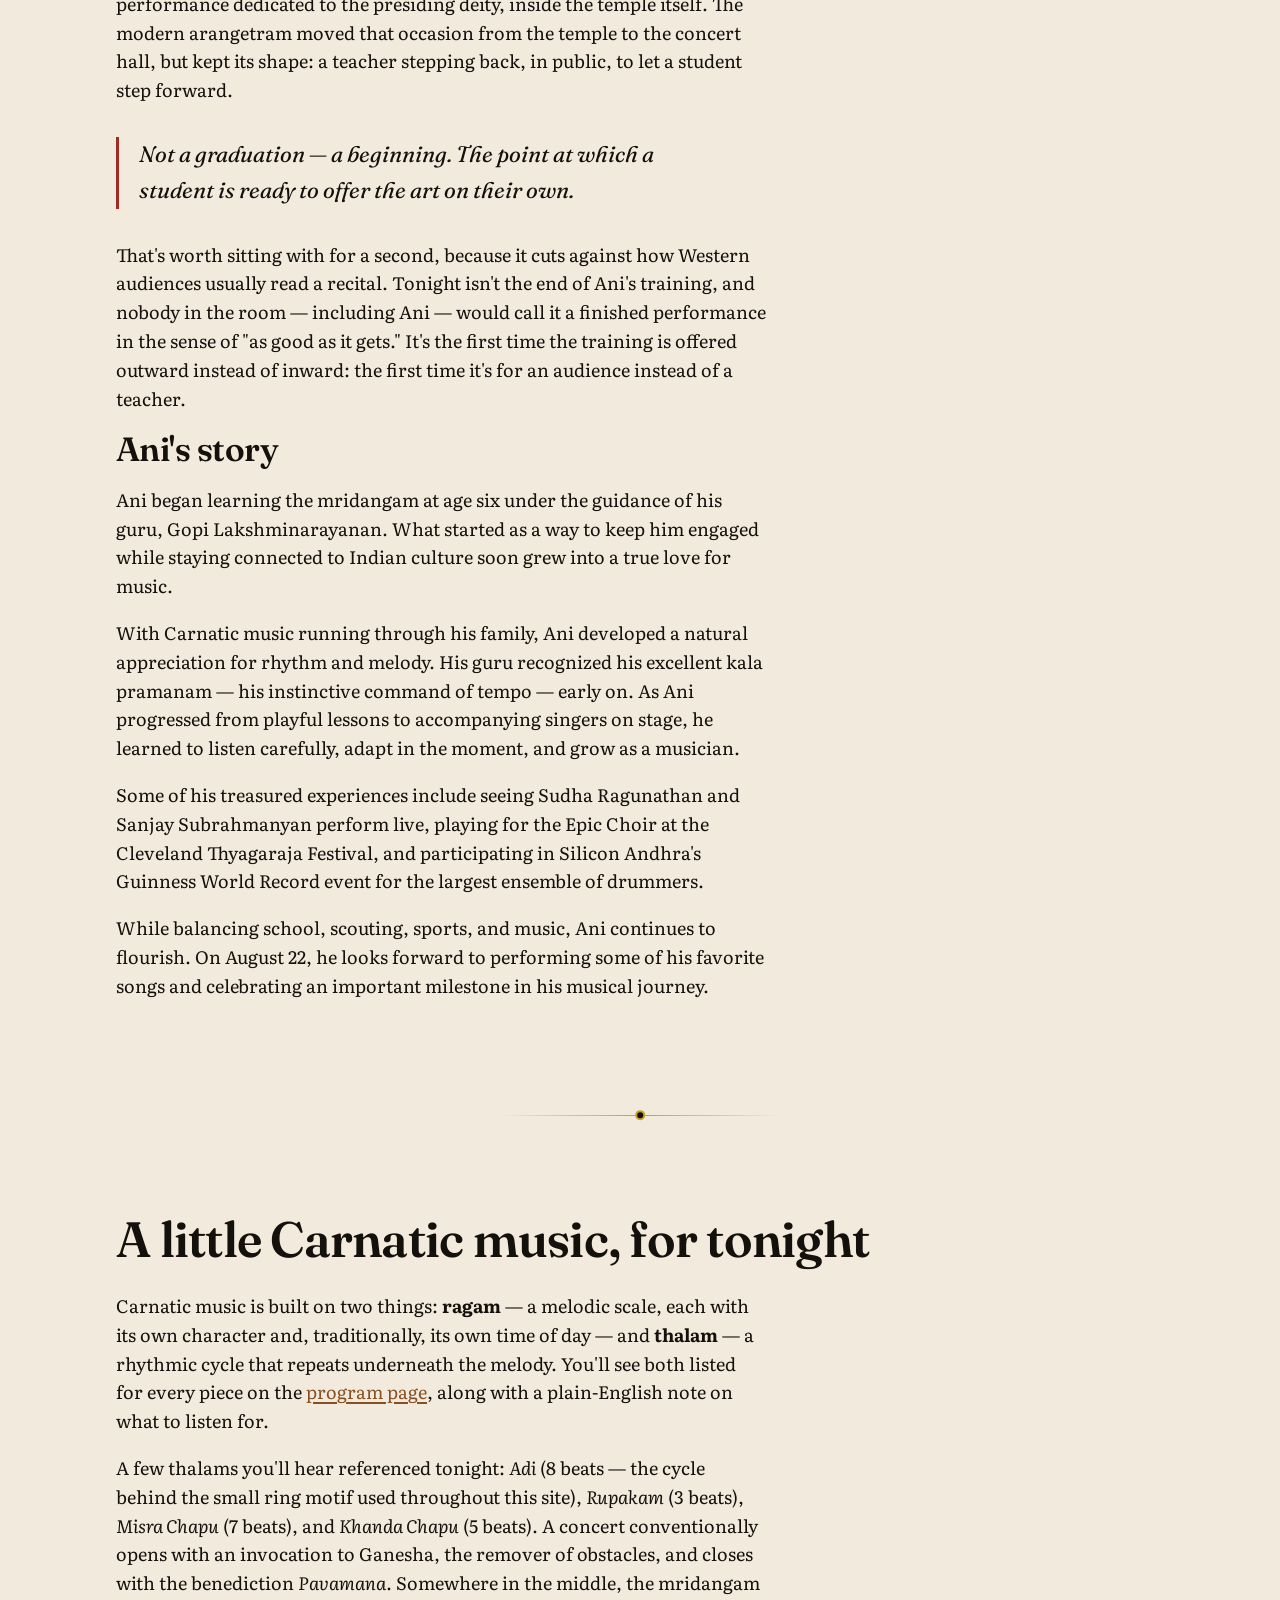
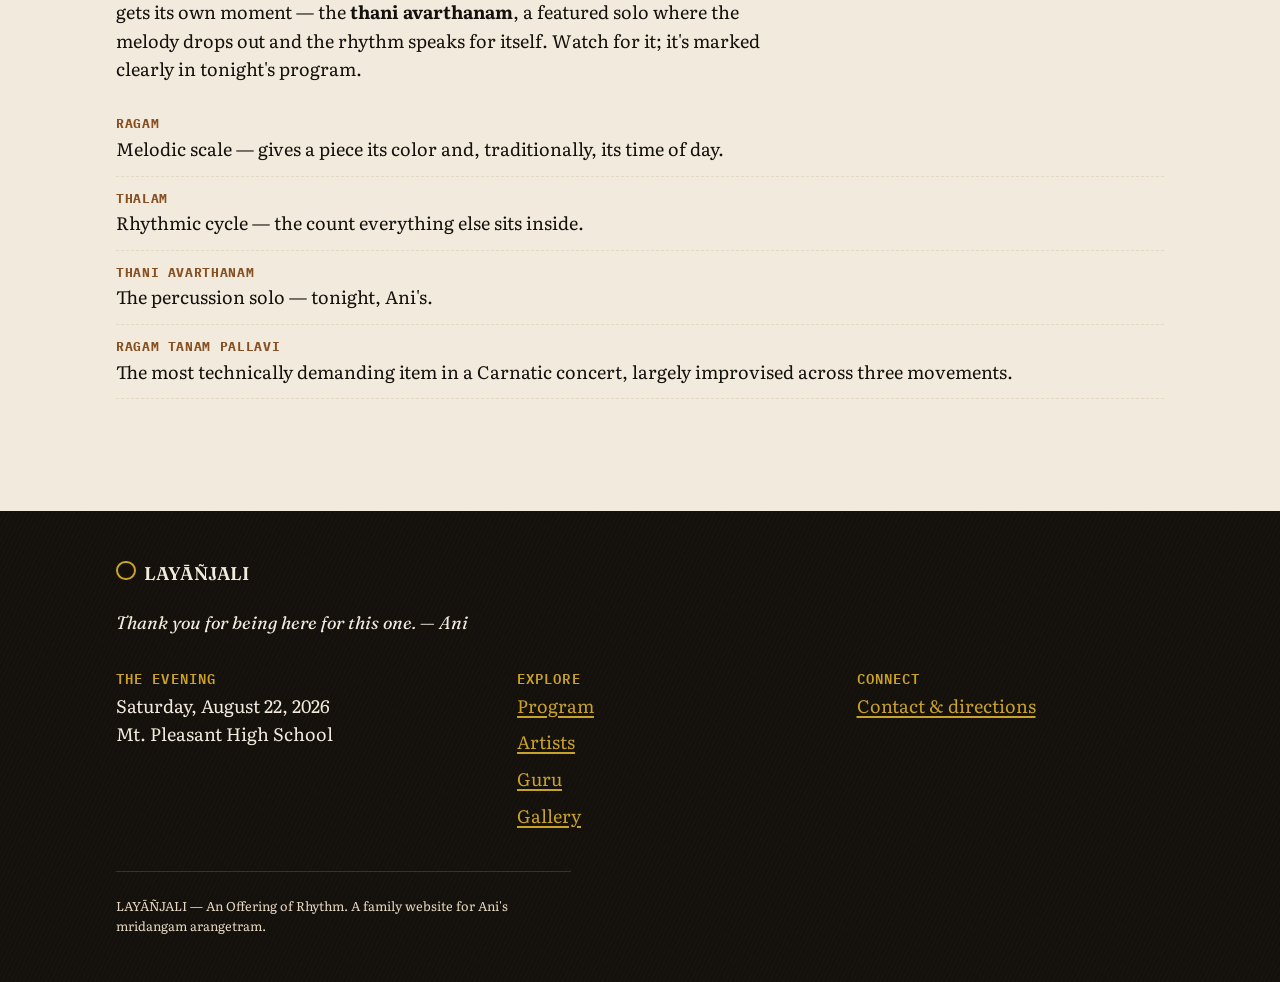
==== commit 52b8b18f: "Added Ani's Information" ====
--- a/about.html
+++ b/about.html
@@ -25,14 +25,14 @@
 
     <section class="section container">
       <h2>The Mridangam</h2>
-      <p>The mridangam is the primary percussion instrument of Carnatic (South Indian classical) music — the rhythmic backbone underneath every concert. Its name comes from the Sanskrit <em>mrid</em> (clay) and <em>anga</em> (body), a memory of its earliest form: the very first mridangams were built from clay. The instrument is over two thousand years old, with references in the <em>Natya Shastra</em> and depictions in sculpture dating back to around 200 BCE. It's traditionally associated with Ganesha and with Nandi, and — as the story is often told in this community — the tabla is said to have originated by splitting a mridangam in two.</p>
+      <p>The mridangam is the principal percussion instrument of Carnatic (South Indian classical) music — both rhythmic anchor and active musical voice. Its name is commonly traced to the Sanskrit <em>mrid</em> (clay or earth) and <em>angam</em> (body), recalling the clay shells used by early forms of the instrument. Across centuries, it moved through temples, devotional gatherings, dance, storytelling, and royal courts before becoming central to the modern concert stage.</p>
 
       <blockquote class="pullquote">Two hands, two skins, one instrument — and neither hand plays the same thing.</blockquote>
 
       <p>The modern mridangam is carved from a single hollowed block of jackfruit wood (<em>panasa</em>), roughly 22 to 24 inches long, with walls about an inch thick. Two drumheads — each made of layered goat and buffalo skin — are laced to opposite ends of that wooden body with leather straps pulled to very high tension. The two heads are deliberately unequal, and that asymmetry is the whole instrument:</p>
 
       <div class="diagram">
-        <img src="assets/images/mridangam-detail.jpg" alt="[Close-up photograph of the mridangam showing the syahi circle, tension rings, and leather lacing — annotate or caption with the labels below once the real photo is in place]" width="700" height="700" loading="lazy">
+        <img src="assets/images/mridangam-detail.jpg" alt="Close-up of a mridangam showing its drumhead, tension rings, and leather lacing" width="700" height="700" loading="lazy">
         <ul class="diagram__labels">
           <li><b>Valanthalai</b> — the smaller, treble head, played with the right hand.</li>
           <li><b>Syahi</b> — the black paste circle at the center of the valanthalai, tuned by hand to give the head its clear, pitched tone.</li>
@@ -42,6 +42,11 @@
       </div>
 
       <p>Tuning happens by ear, with a stone, moments before playing — which is part of why you'll sometimes hear a few sharp taps around the rings before a concert begins. It isn't a malfunction; it's the instrument being brought into tune with the singer's pitch for the evening.</p>
+
+      <h3>From sacred spaces to the concert stage</h3>
+      <p>Rhythm in South Indian tradition has long organized worship, movement, oral storytelling, and communal memory. As Carnatic music developed, the mridangam's role expanded beyond keeping time: the player supports vocal phrasing, answers improvisation, shapes tension and release, and helps the ensemble return precisely to the rhythmic cycle.</p>
+      <p>The shift from clay to durable wooden shells — most often jackfruit wood — gave the instrument greater projection, tuning stability, and resilience in larger venues. Yet its teaching remains deeply personal and oral: students learn both strokes and spoken rhythmic syllables, building the timing, hand independence, memory, and listening awareness that take years to mature.</p>
+      <p><a href="https://vedsoul.code.blog/2026/05/22/history-of-the-mridangam/" rel="noopener noreferrer">Explore the fuller history of the mridangam at VedSoul ↗</a></p>
     </section>
 
     <div class="tala-divider" aria-hidden="true"><span class="tala-divider__arc"></span></div>
--- a/css/style.css
+++ b/css/style.css
@@ -715,6 +715,13 @@
   border-bottom: 1px dashed var(--chalk-dim);
 }
 .program-order__item { font-family: var(--font-display); font-size: 1.1rem; }
+.program-order__time {
+  font-family: var(--font-mono);
+  font-size: 0.78rem;
+  color: var(--kumkum);
+  letter-spacing: 0.04em;
+  text-transform: uppercase;
+}
 .program-order__note { font-size: 0.9rem; color: var(--jackfruit-ink); }
 
 .piece {
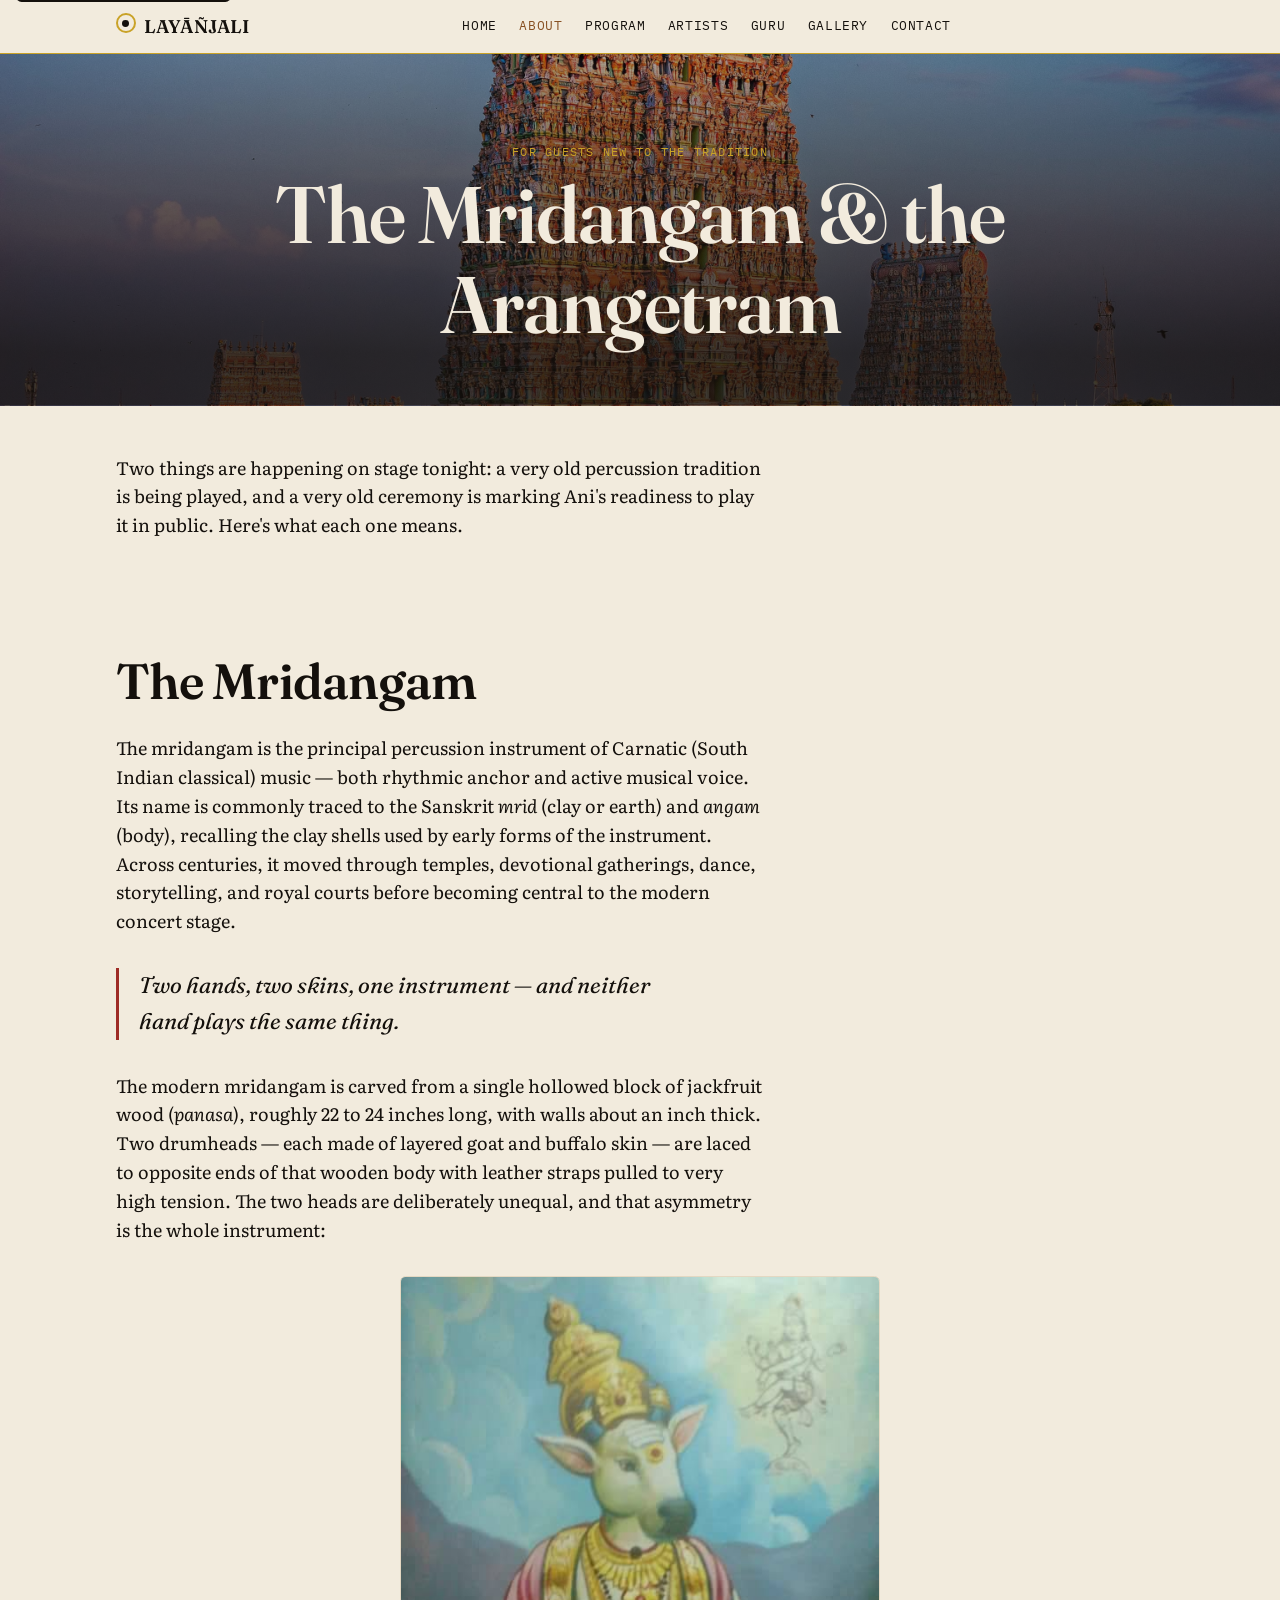
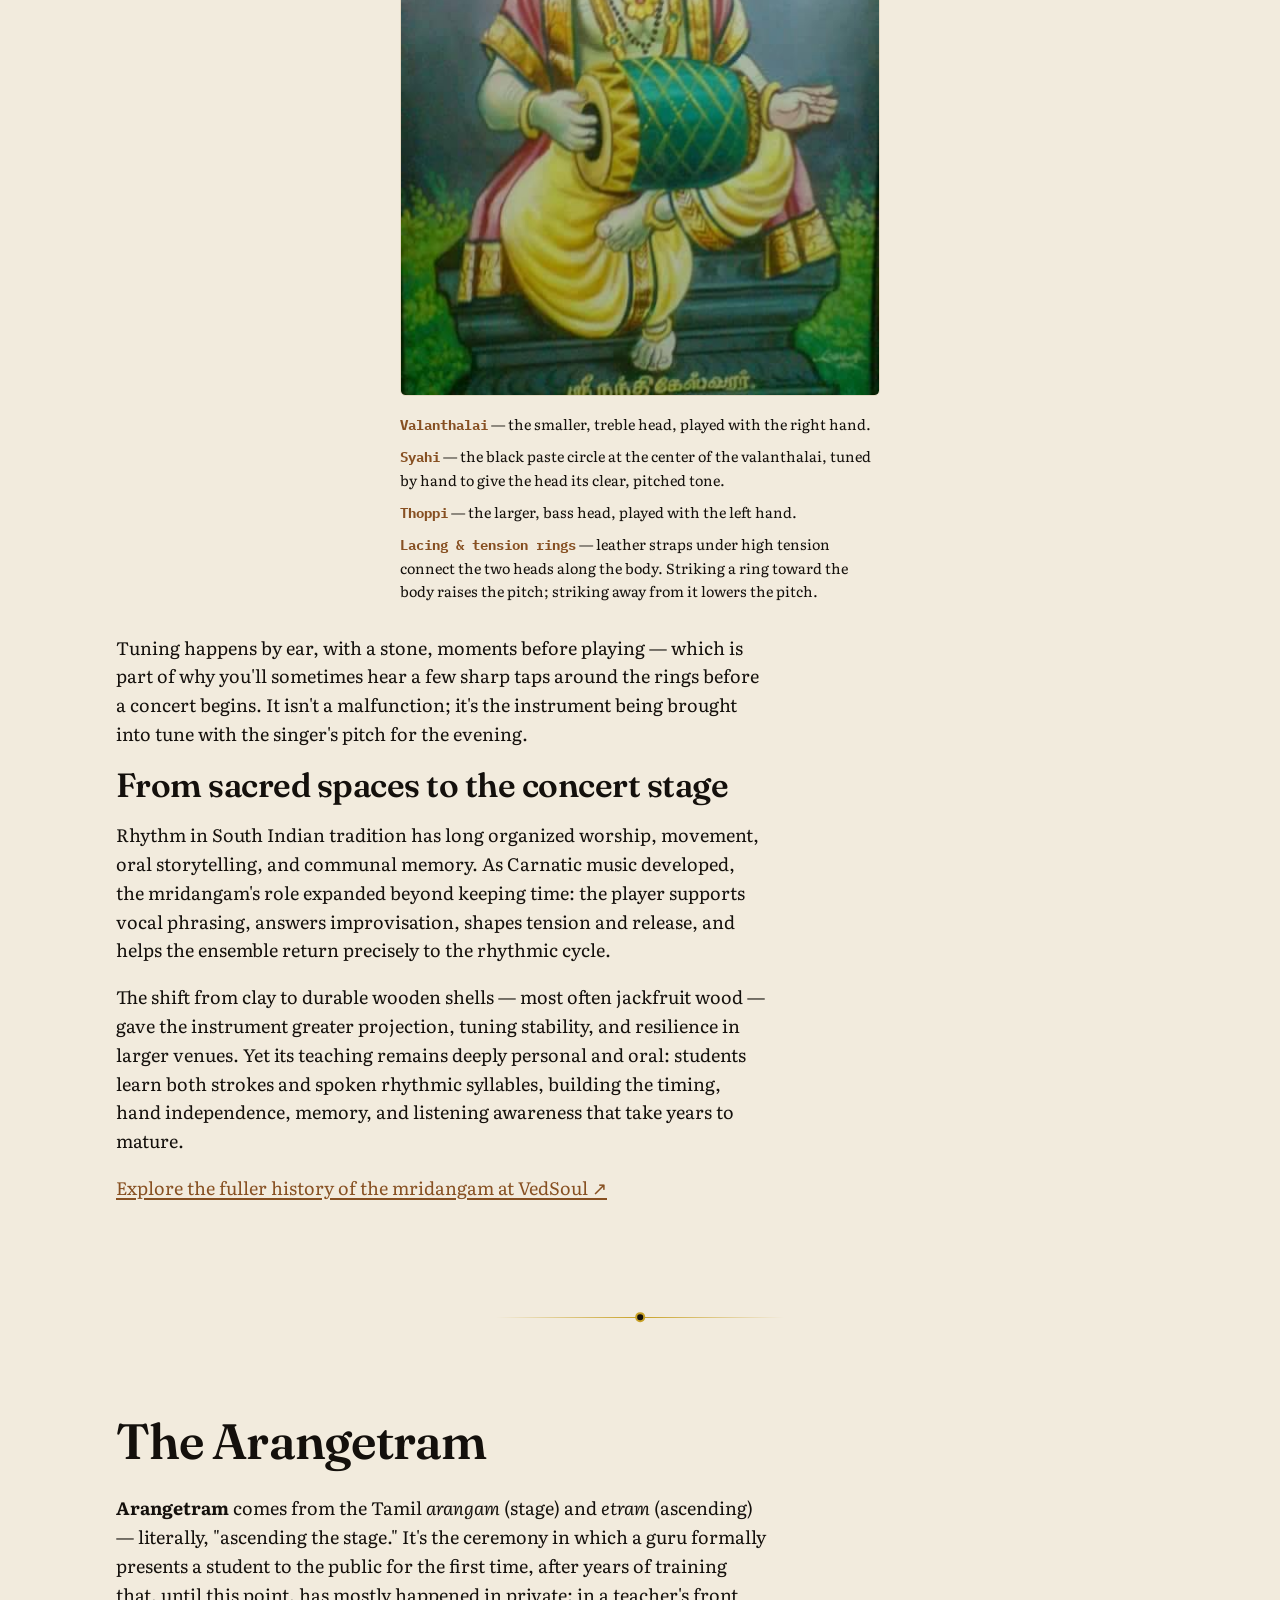
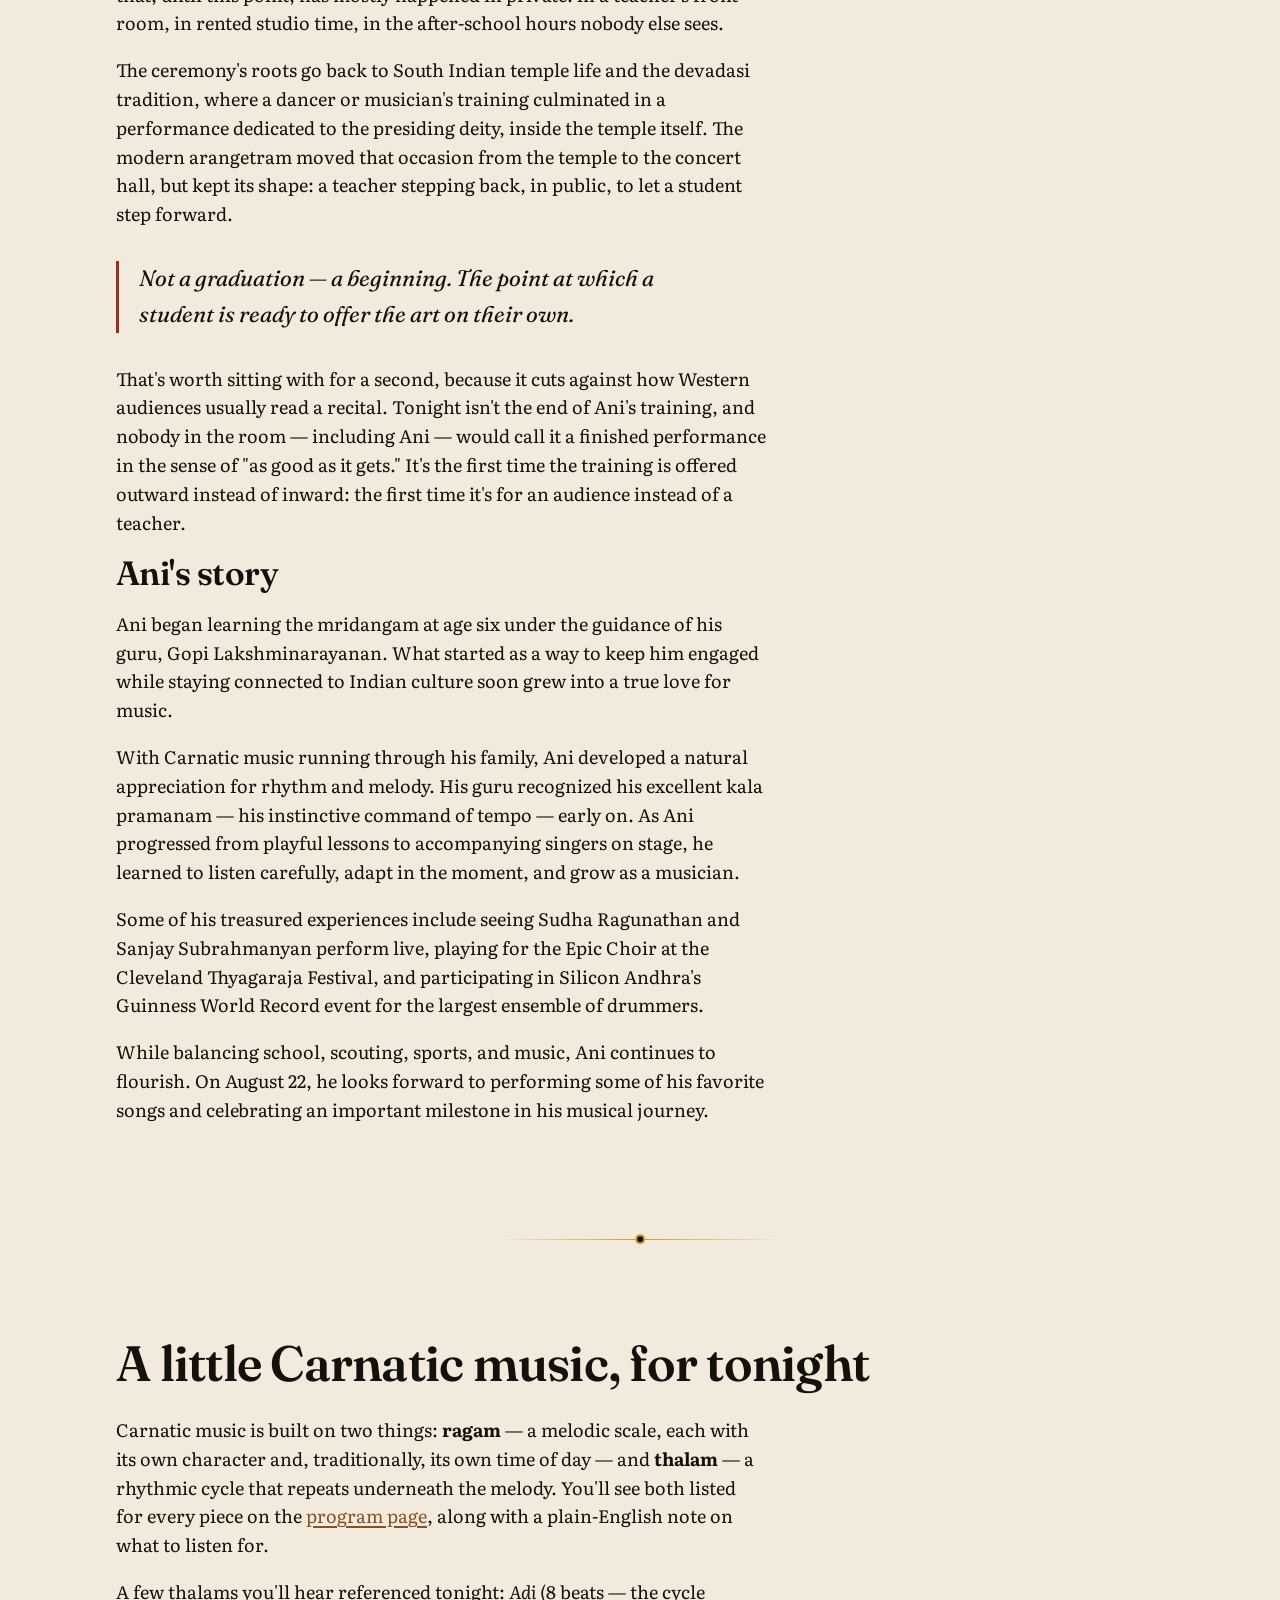
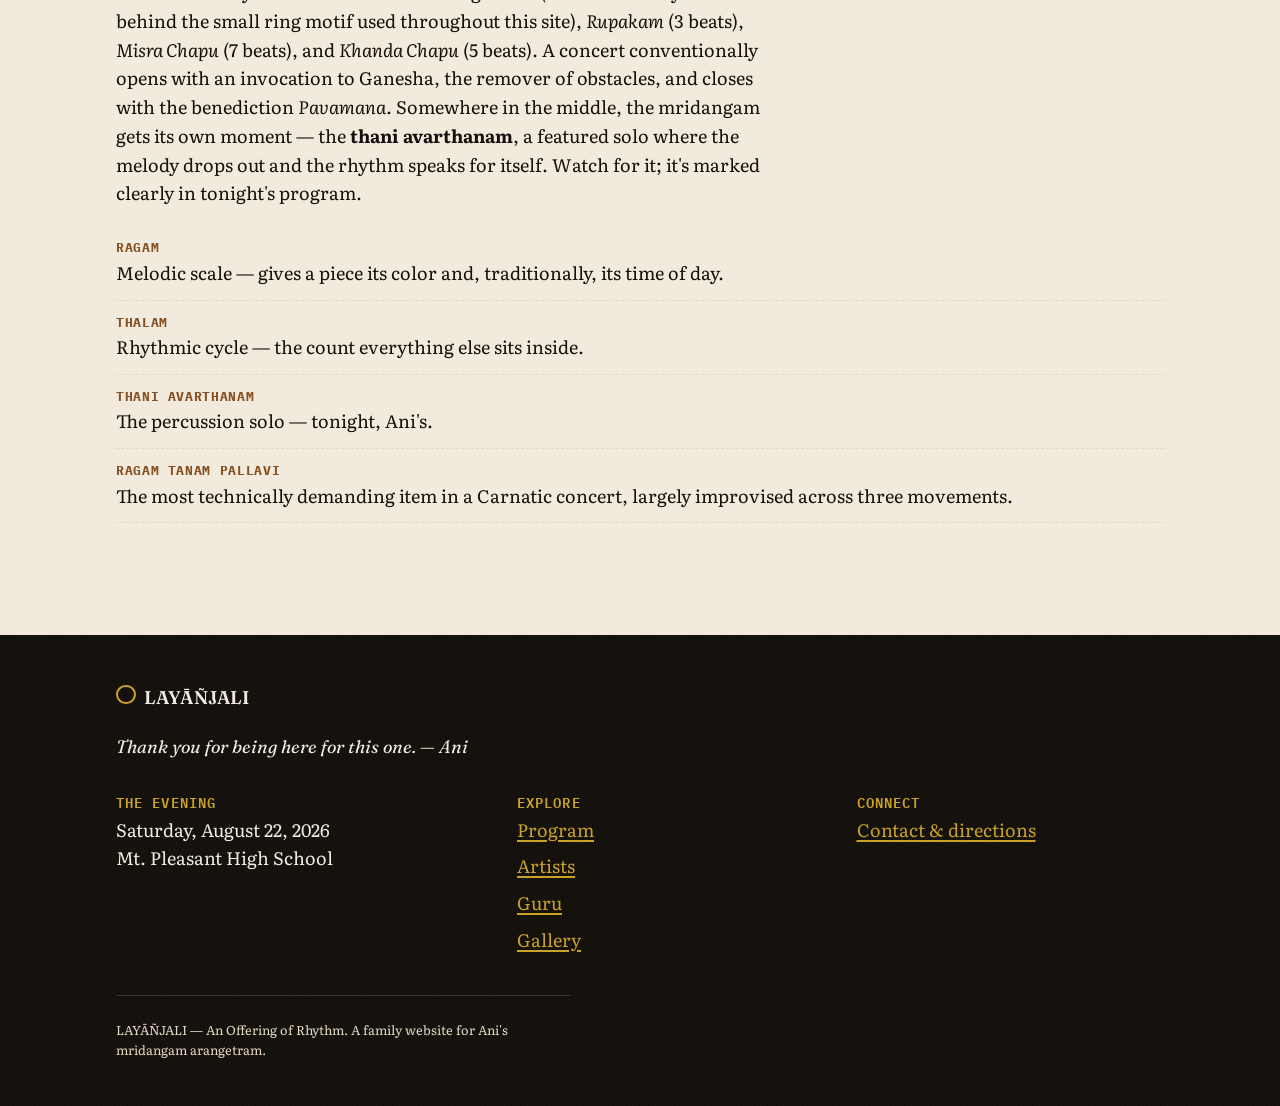
==== commit 7e04b8d1: "Added images" ====
--- a/about.html
+++ b/about.html
@@ -17,9 +17,14 @@
   <header class="site-header" id="site-header"></header>
 
   <main id="main">
+    <header class="about-banner">
+      <div class="container about-banner__content">
+        <span class="eyebrow eyebrow--on-dark">For guests new to the tradition</span>
+        <h1>The Mridangam &amp; the Arangetram</h1>
+      </div>
+    </header>
+
     <section class="section container">
-      <span class="eyebrow">For guests new to the tradition</span>
-      <h1>The Mridangam &amp; the Arangetram</h1>
       <p>Two things are happening on stage tonight: a very old percussion tradition is being played, and a very old ceremony is marking Ani's readiness to play it in public. Here's what each one means.</p>
     </section>
 
@@ -32,7 +37,7 @@
       <p>The modern mridangam is carved from a single hollowed block of jackfruit wood (<em>panasa</em>), roughly 22 to 24 inches long, with walls about an inch thick. Two drumheads — each made of layered goat and buffalo skin — are laced to opposite ends of that wooden body with leather straps pulled to very high tension. The two heads are deliberately unequal, and that asymmetry is the whole instrument:</p>
 
       <div class="diagram">
-        <img src="assets/images/mridangam-detail.jpg" alt="Close-up of a mridangam showing its drumhead, tension rings, and leather lacing" width="700" height="700" loading="lazy">
+        <img src="images/nandi.jpg" alt="Nandi, the sacred bull associated with Shiva and the mridangam tradition" width="540" height="720" loading="lazy">
         <ul class="diagram__labels">
           <li><b>Valanthalai</b> — the smaller, treble head, played with the right hand.</li>
           <li><b>Syahi</b> — the black paste circle at the center of the valanthalai, tuned by hand to give the head its clear, pitched tone.</li>
--- a/css/style.css
+++ b/css/style.css
@@ -481,13 +481,13 @@
   position: relative;
   display: flex;
   justify-content: center;
-  min-height: 24rem;
+  height: clamp(36rem, 92vw, 44rem);
 }
 .hero__slides {
   position: relative;
   z-index: 1;
   width: 100%;
-  min-height: 24rem;
+  height: 100%;
 }
 .hero__slide {
   position: absolute;
@@ -501,7 +501,7 @@
   visibility: hidden;
   transition: opacity 0.6s ease;
 }
-.hero__slide.is-active { opacity: 1; visibility: visible; position: relative; }
+.hero__slide.is-active { opacity: 1; visibility: visible; }
 .hero__text-col {
   position: relative;
   z-index: 2;
@@ -517,6 +517,36 @@
   aspect-ratio: 3 / 4;
   object-fit: contain;
   object-position: bottom;
+}
+.hero__portrait.hero__portrait--wide {
+  width: min(92vw, 760px);
+  max-height: 26rem;
+  aspect-ratio: 16 / 9;
+}
+.hero__slide[data-slide-index="0"] .hero__portrait {
+  width: min(92vw, 760px);
+  max-height: 26rem;
+  aspect-ratio: 1406 / 1119;
+}
+.hero__slide[data-slide-index="1"] .hero__portrait {
+  width: min(98vw, 900px);
+  max-height: 30rem;
+  aspect-ratio: 1630 / 965;
+  margin-top: -4.5rem;
+}
+.hero__slide[data-slide-index="2"] .hero__portrait {
+  aspect-ratio: 1672 / 941;
+}
+.hero__slide[data-slide-index="3"] .hero__portrait {
+  aspect-ratio: 1672 / 941;
+}
+.hero__slide[data-slide-index="2"] .hero__text-col,
+.hero__slide[data-slide-index="3"] .hero__text-col {
+  max-width: min(94vw, 46rem);
+}
+.hero__slide[data-slide-index="2"] .hero__headline,
+.hero__slide[data-slide-index="3"] .hero__headline {
+  font-size: var(--step-hero);
 }
 .hero__headline {
   font-size: var(--step-hero);
@@ -587,7 +617,7 @@
 }
 
 @media (min-width: 60rem) {
-  .hero__stage, .hero__slides { min-height: 30rem; }
+  .hero__stage { height: 50rem; }
   .hero__portrait { width: min(30vw, 320px); }
   .hero__text-col { max-width: 34rem; margin-bottom: -2.5rem; }
   .event-strip .container { grid-template-columns: repeat(3, 1fr) auto; align-items: center; }
@@ -609,6 +639,23 @@
   margin-bottom: 0.5rem;
 }
 
+.about-banner {
+  position: relative;
+  background-color: var(--syahi);
+  background-image:
+    linear-gradient(180deg, rgba(20, 16, 12, 0.35) 0%, rgba(20, 16, 12, 0.82) 85%),
+    url("../images/newtemple.avif");
+  background-repeat: no-repeat;
+  background-position: center 35%;
+  background-size: cover;
+  color: var(--chalk);
+  text-align: center;
+  padding-block: 5.5rem 3.5rem;
+}
+.about-banner__content { position: relative; z-index: 1; }
+.about-banner h1 { color: var(--chalk); margin-bottom: 0; }
+.eyebrow--on-dark { color: var(--brass); }
+
 .evening-blocks {
   position: relative;
   display: grid;
@@ -677,7 +724,15 @@
   gap: 2rem;
   align-items: start;
 }
-.welcome__photo { border-radius: var(--radius); border: 1px solid var(--chalk-dim); }
+.welcome__photo {
+  width: 100%;
+  height: auto;
+  aspect-ratio: 4 / 3;
+  object-fit: cover;
+  object-position: center;
+  border-radius: var(--radius);
+  border: 1px solid var(--chalk-dim);
+}
 .welcome blockquote {
   margin: 0;
   font-family: var(--font-display);
@@ -766,12 +821,25 @@
   padding: 1.5rem;
   text-align: center;
 }
-.person-card__photo {
-  width: 9rem; height: 9rem;
+.person-card__photo-frame {
+  width: min(14rem, 72vw);
+  aspect-ratio: 1;
   border-radius: 50%;
-  object-fit: cover;
+  overflow: hidden;
   margin: 0 auto 1rem;
   border: 3px solid var(--chalk-dim);
+  background: var(--syahi);
+}
+.person-card__photo {
+  width: 100%;
+  height: 100%;
+  object-fit: cover;
+  object-position: center;
+}
+.person-card[data-artist-index="0"] .person-card__photo {
+  transform: scale(1.05);
+  transform-origin: center 42%;
+  object-position: center 42%;
 }
 .person-card__instrument {
   font-family: var(--font-mono);
@@ -786,8 +854,14 @@
   display: grid;
   gap: 2rem;
 }
-.guru-hero__photo { border-radius: var(--radius); border: 1px solid var(--chalk-dim); }
-@media (min-width: 55rem) { .guru-hero { grid-template-columns: 0.7fr 1.3fr; align-items: start; } }
+.guru-hero__photo {
+  width: 100%;
+  height: auto;
+  max-width: 26rem;
+  border-radius: var(--radius);
+  border: 1px solid var(--chalk-dim);
+}
+@media (min-width: 55rem) { .guru-hero { grid-template-columns: 0.8fr 1.2fr; align-items: start; } }
 .guru-quote {
   background: var(--syahi);
   color: var(--chalk);
@@ -817,7 +891,7 @@
   z-index: 300; padding: 1.5rem;
 }
 .lightbox.is-open { display: flex; }
-.lightbox img { max-height: 80vh; max-width: 100%; border-radius: var(--radius); }
+.lightbox img { width: auto; height: auto; max-height: 80vh; max-width: 100%; object-fit: contain; border-radius: var(--radius); }
 .lightbox__caption { color: var(--chalk); text-align: center; margin-top: 1rem; font-family: var(--font-mono); font-size: 0.85rem; }
 .lightbox__close, .lightbox__prev, .lightbox__next {
   position: absolute;
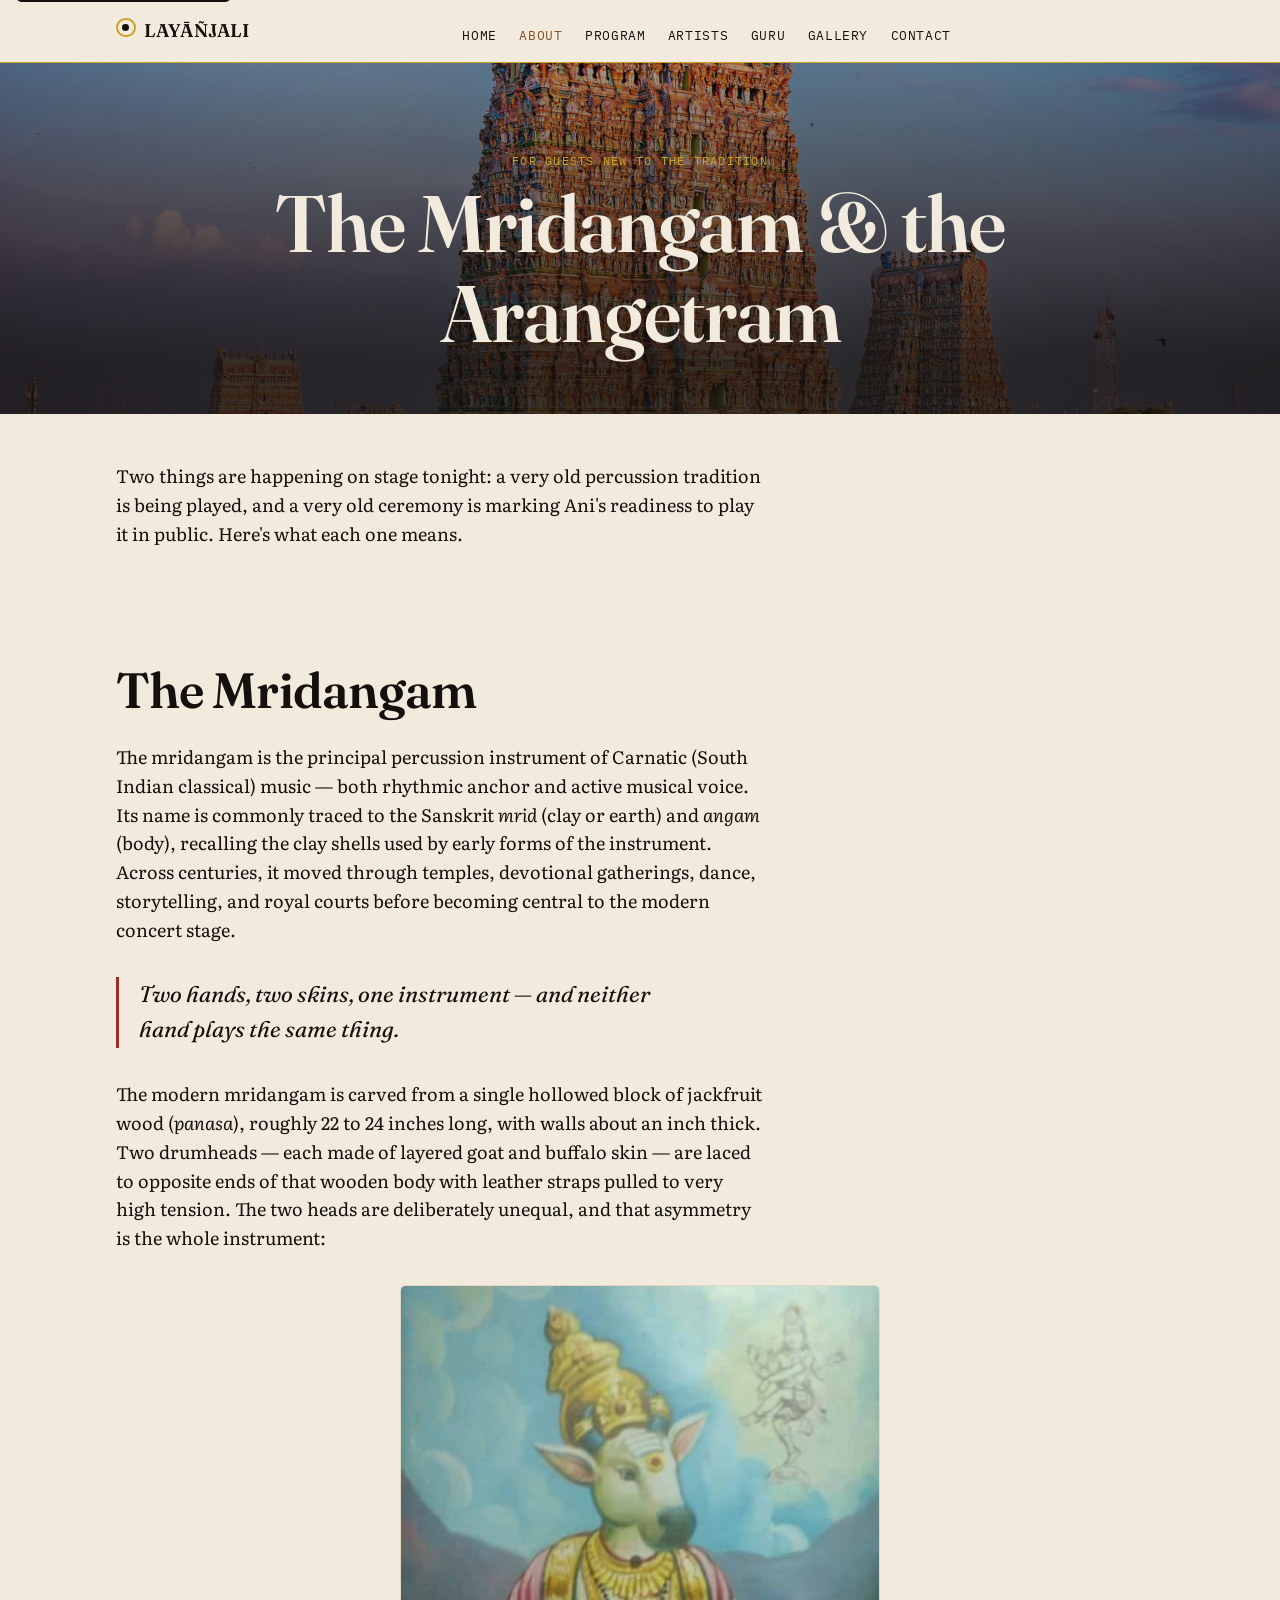
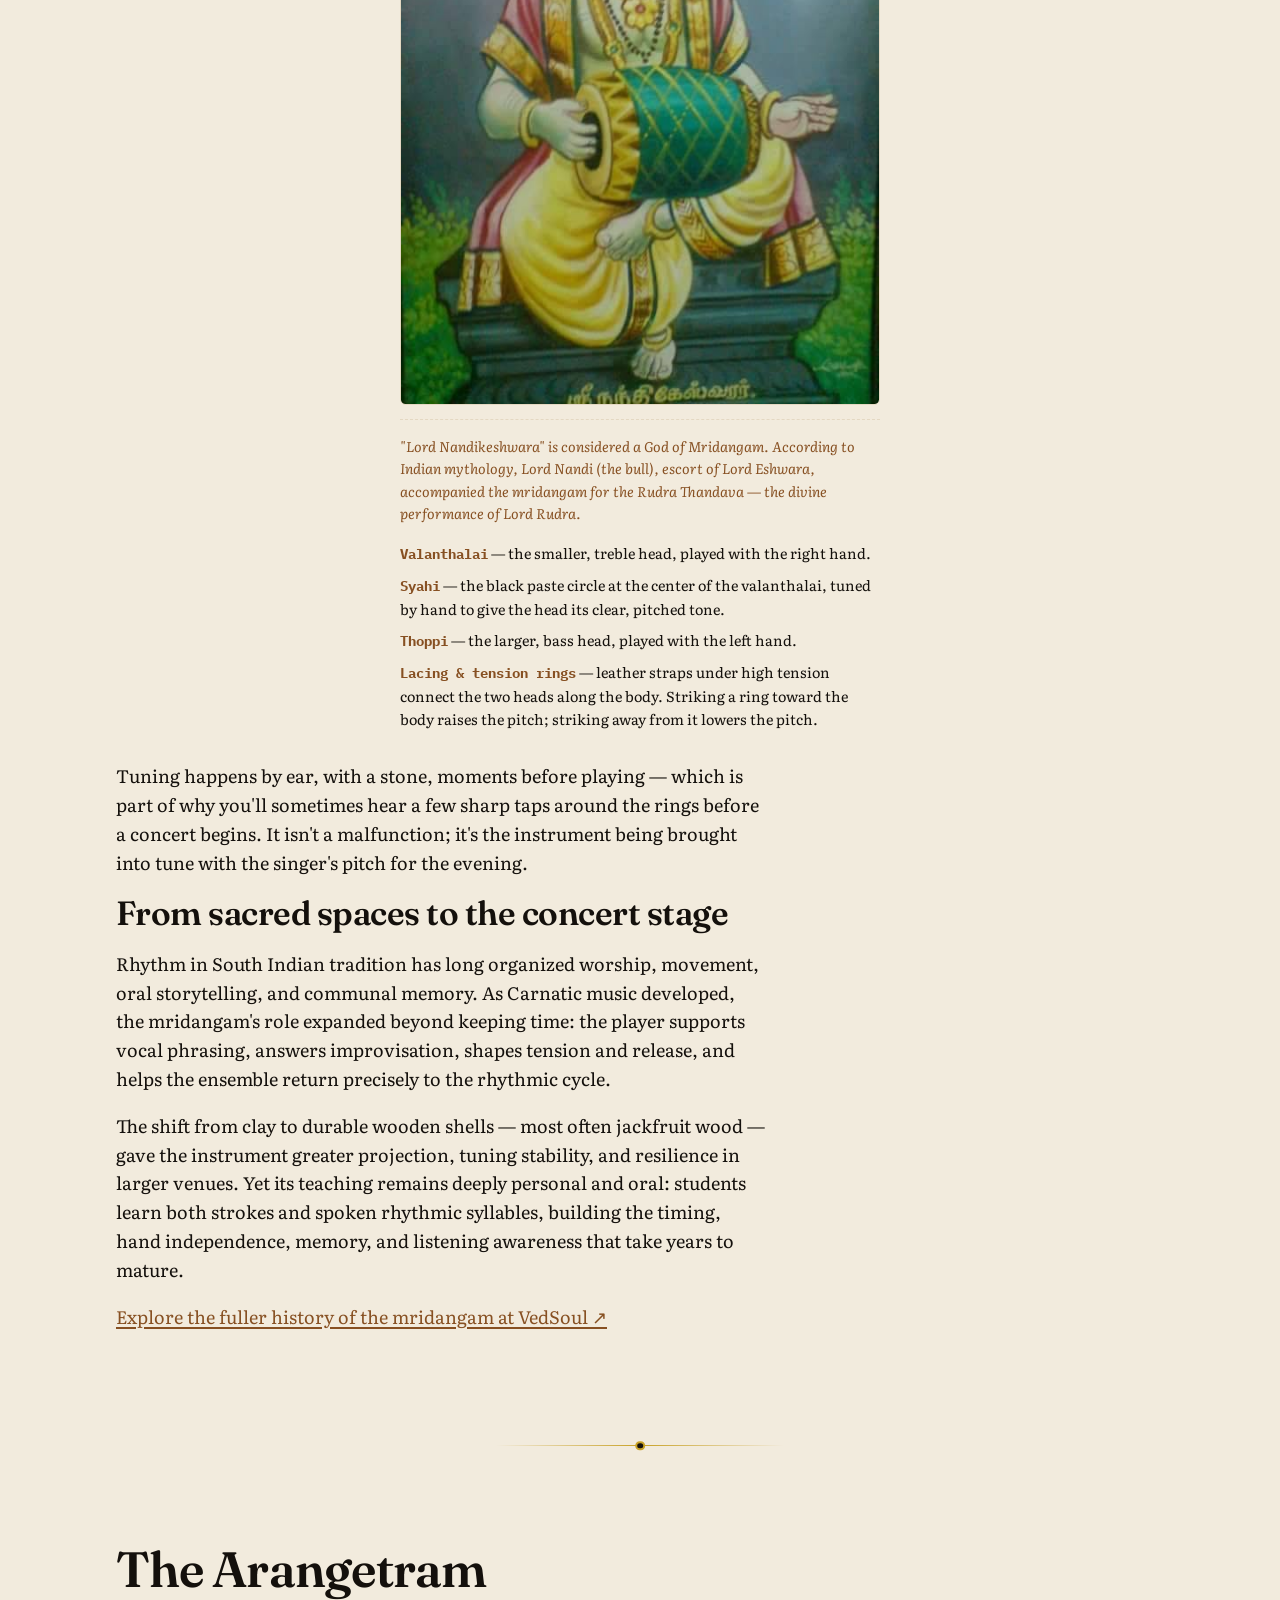
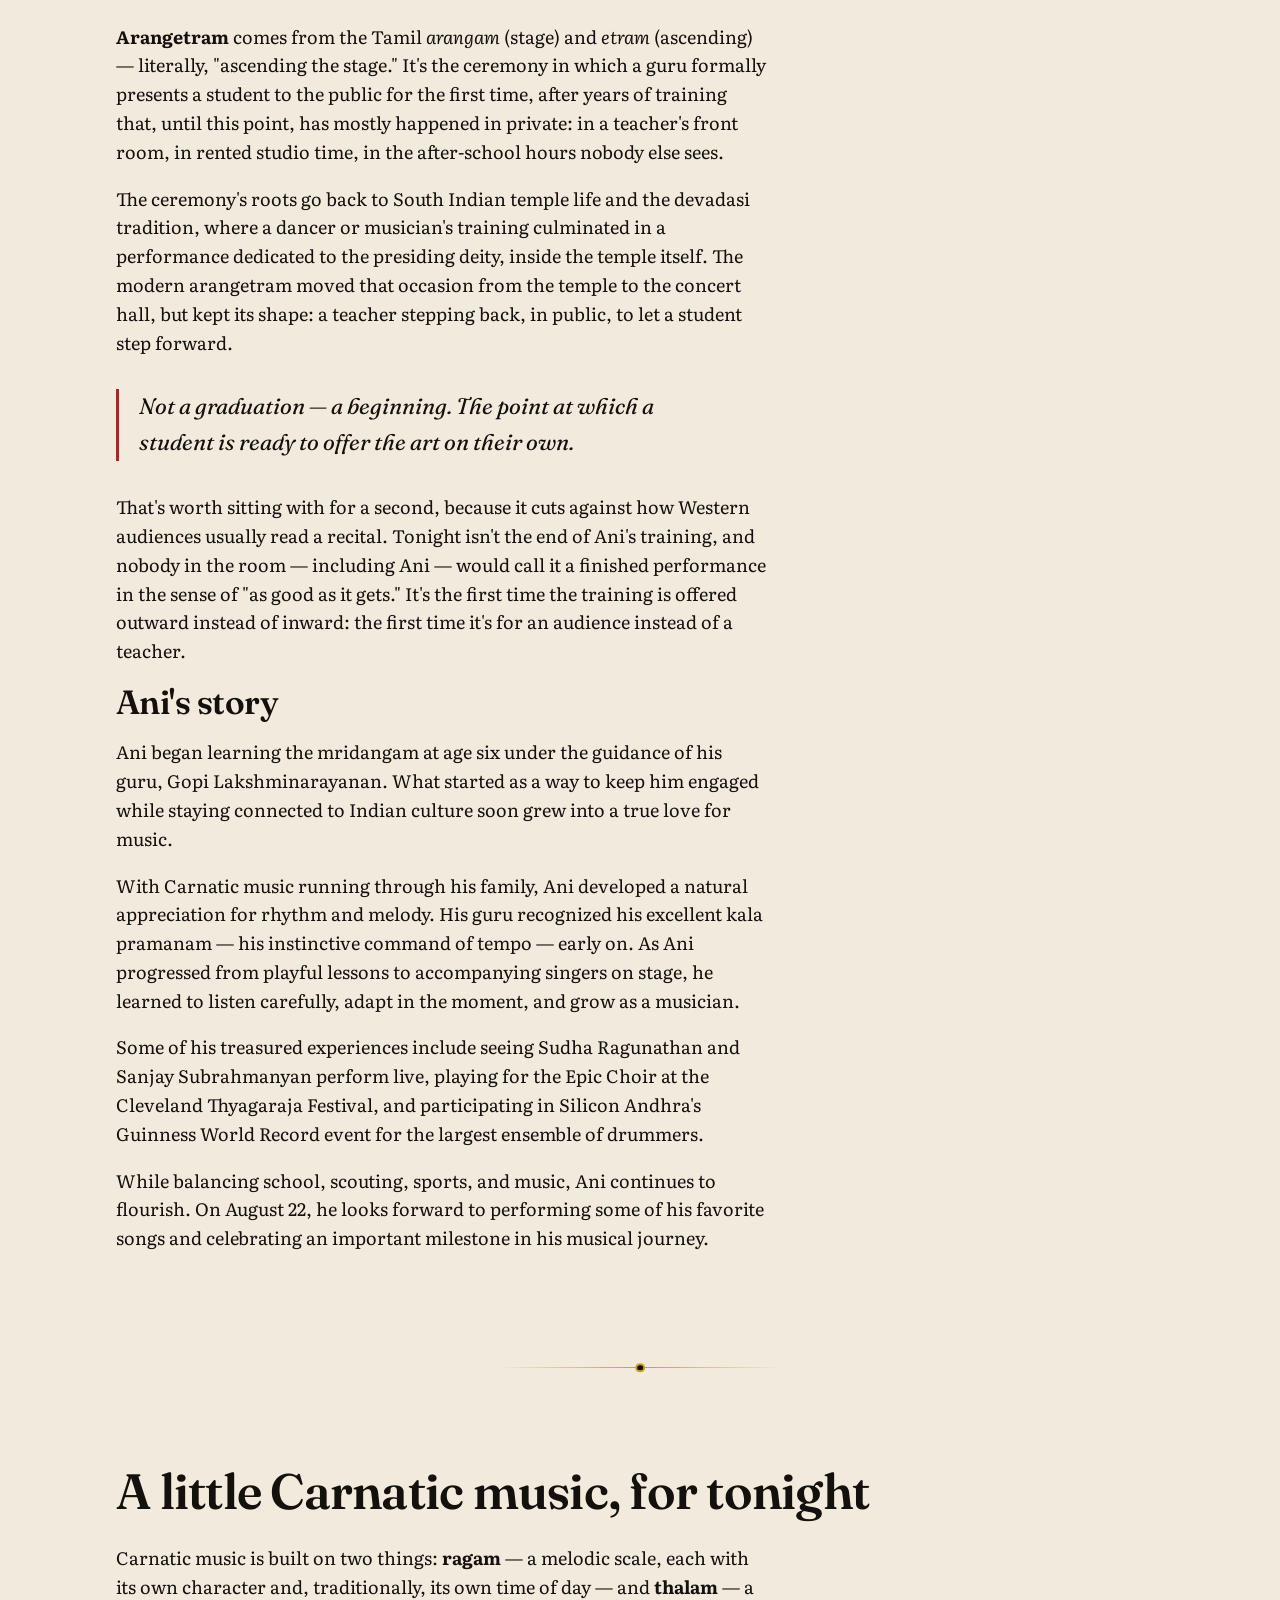
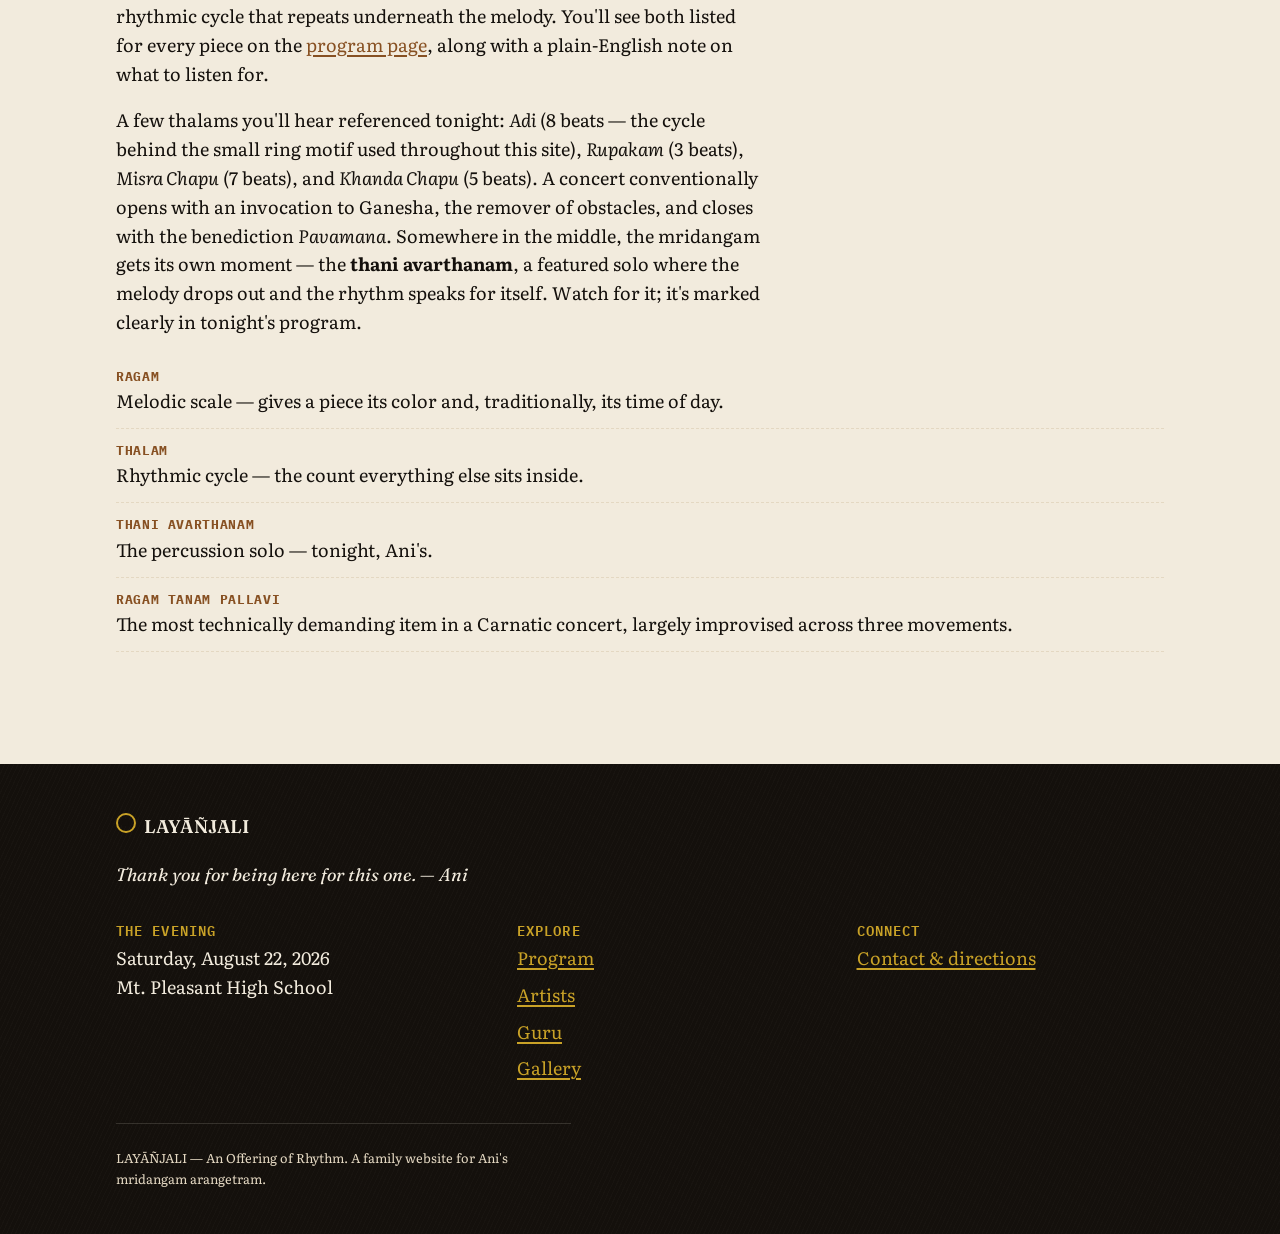
==== commit 81e52773: "Fixed mobile view" ====
--- a/about.html
+++ b/about.html
@@ -38,6 +38,7 @@
 
       <div class="diagram">
         <img src="images/nandi.jpg" alt="Nandi, the sacred bull associated with Shiva and the mridangam tradition" width="540" height="720" loading="lazy">
+        <p class="diagram__caption">"Lord Nandikeshwara" is considered a God of Mridangam. According to Indian mythology, Lord Nandi (the bull), escort of Lord Eshwara, accompanied the mridangam for the <em>Rudra Thandava</em> — the divine performance of Lord Rudra.</p>
         <ul class="diagram__labels">
           <li><b>Valanthalai</b> — the smaller, treble head, played with the right hand.</li>
           <li><b>Syahi</b> — the black paste circle at the center of the valanthalai, tuned by hand to give the head its clear, pitched tone.</li>
--- a/css/style.css
+++ b/css/style.css
@@ -270,7 +270,6 @@
 }
 .header-grid > * { min-width: 0; }
 .header-grid .wordmark { grid-column: 1; justify-self: start; }
-.header-grid .nav-drawer { grid-column: 2; justify-self: center; }
 .header-grid .header-actions { grid-column: 3; justify-self: end; }
 
 .header-actions {
@@ -337,49 +336,48 @@
 .menu-toggle__bars::before { position: absolute; top: -6px; }
 .menu-toggle__bars::after { position: absolute; top: 6px; }
 
+/* Mobile nav is a dropdown anchored under the hamburger toggle, not a
+   full-screen panel — .site-header is `position: sticky` (a positioned
+   ancestor), so this `position: absolute` is relative to the header bar. */
 .nav-drawer {
-  position: fixed;
-  inset: 0;
+  position: absolute;
+  top: 100%;
+  right: 1rem;
+  margin-top: 0.6rem;
+  width: min(15rem, calc(100vw - 2rem));
+  max-height: min(70vh, 26rem);
   background: var(--syahi);
   color: var(--chalk);
+  border-radius: var(--radius);
+  box-shadow: 0 1rem 2rem -0.5rem rgba(20, 16, 12, 0.5);
   z-index: 150;
-  transform: translateX(100%);
-  transition: transform 0.35s ease;
   overflow-y: auto;
-}
-.nav-drawer.is-open { transform: translateX(0); }
-.nav-drawer__top {
-  display: flex;
-  justify-content: space-between;
-  align-items: center;
-  padding: 1.1rem 1.25rem;
-  border-bottom: 1px solid rgba(242,235,221,0.15);
-}
-.nav-drawer__top .wordmark, .nav-drawer__top .wordmark:hover { color: var(--chalk); }
-.nav-drawer__close {
-  background: none;
-  border: 2px solid var(--chalk);
-  color: var(--chalk);
-  width: 2.75rem;
-  height: 2.75rem;
-  border-radius: var(--radius);
-  font-size: 1.4rem;
-  line-height: 1;
-  cursor: pointer;
+  transform-origin: top right;
+  transform: scale(0.96) translateY(-0.35rem);
+  opacity: 0;
+  visibility: hidden;
+  pointer-events: none;
+  transition: opacity 0.16s ease, transform 0.16s ease, visibility 0.16s;
+}
+.nav-drawer.is-open {
+  opacity: 1;
+  visibility: visible;
+  pointer-events: auto;
+  transform: scale(1) translateY(0);
 }
 .nav-drawer__list {
   list-style: none;
   margin: 0;
-  padding: 1rem 1.25rem 2rem;
+  padding: 0.4rem 0;
 }
 .nav-drawer__list li + li { border-top: 1px solid rgba(242,235,221,0.12); }
 .nav-drawer__list a {
   display: block;
-  padding: 1rem 0.25rem;
+  padding: 0.85rem 1.1rem;
   color: var(--chalk);
   text-decoration: none;
   font-family: var(--font-display);
-  font-size: 1.2rem;
+  font-size: 1.05rem;
 }
 .nav-drawer__list a:hover,
 .nav-drawer__list a[aria-current="page"] { color: var(--brass); }
@@ -390,14 +388,21 @@
   .nav-drawer {
     position: static;
     inset: auto;
+    grid-column: 2;
+    justify-self: center;
     transform: none;
+    opacity: 1;
+    visibility: visible;
+    pointer-events: auto;
     background: none;
     color: inherit;
+    box-shadow: none;
     overflow: visible;
     z-index: auto;
     min-width: 0;
+    max-height: none;
+    width: auto;
   }
-  .nav-drawer__top, .nav-drawer__close { display: none; }
   .nav-drawer__list {
     display: flex;
     flex-wrap: wrap;
@@ -914,6 +919,15 @@
   margin: 2rem auto;
 }
 .diagram img { border-radius: var(--radius); border: 1px solid var(--chalk-dim); }
+.diagram__caption {
+  font-family: var(--font-body);
+  font-style: italic;
+  font-size: 0.88rem;
+  color: var(--jackfruit-ink);
+  border-top: 1px dashed var(--chalk-dim);
+  margin: 0.9rem 0 0;
+  padding-top: 0.9rem;
+}
 .diagram__labels { list-style: none; margin: 1rem 0 0; padding: 0; display: grid; gap: 0.5rem; }
 .diagram__labels li { font-size: 0.9rem; }
 .diagram__labels b { font-family: var(--font-mono); color: var(--jackfruit-ink); }
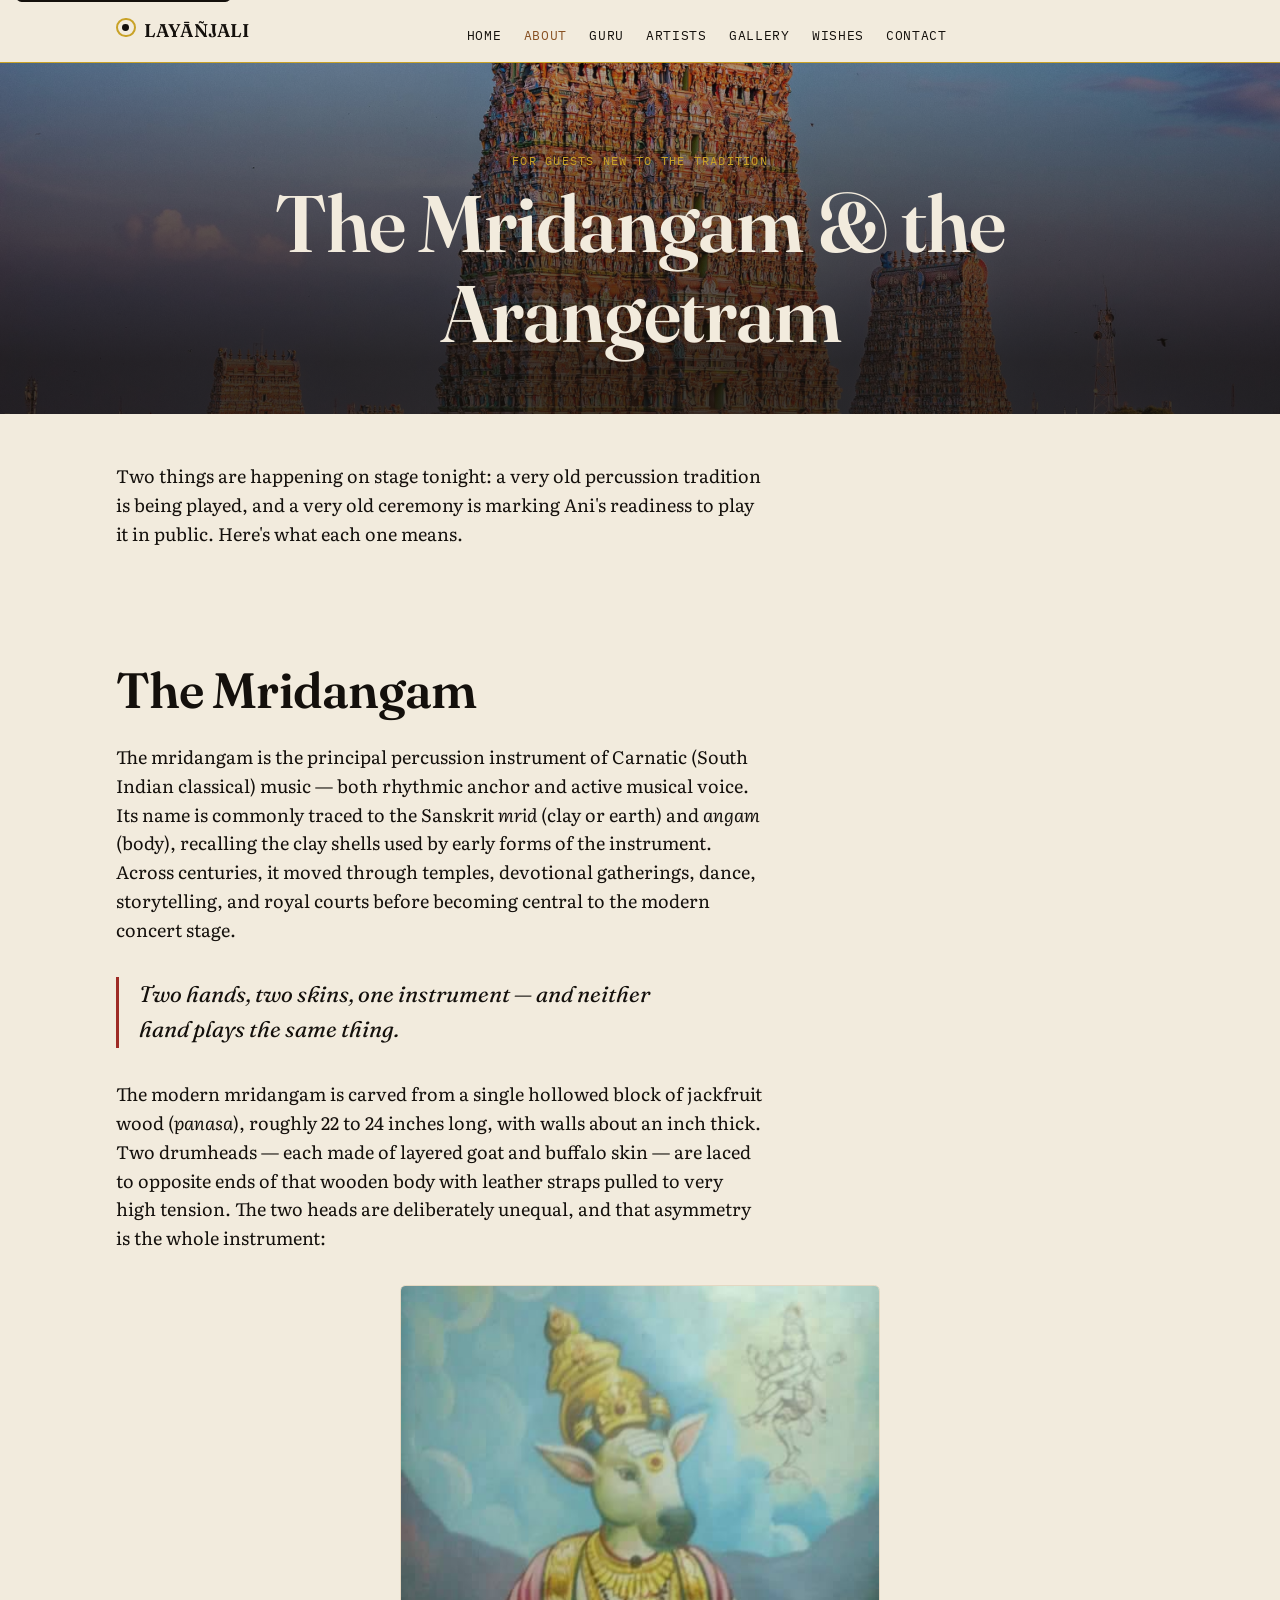
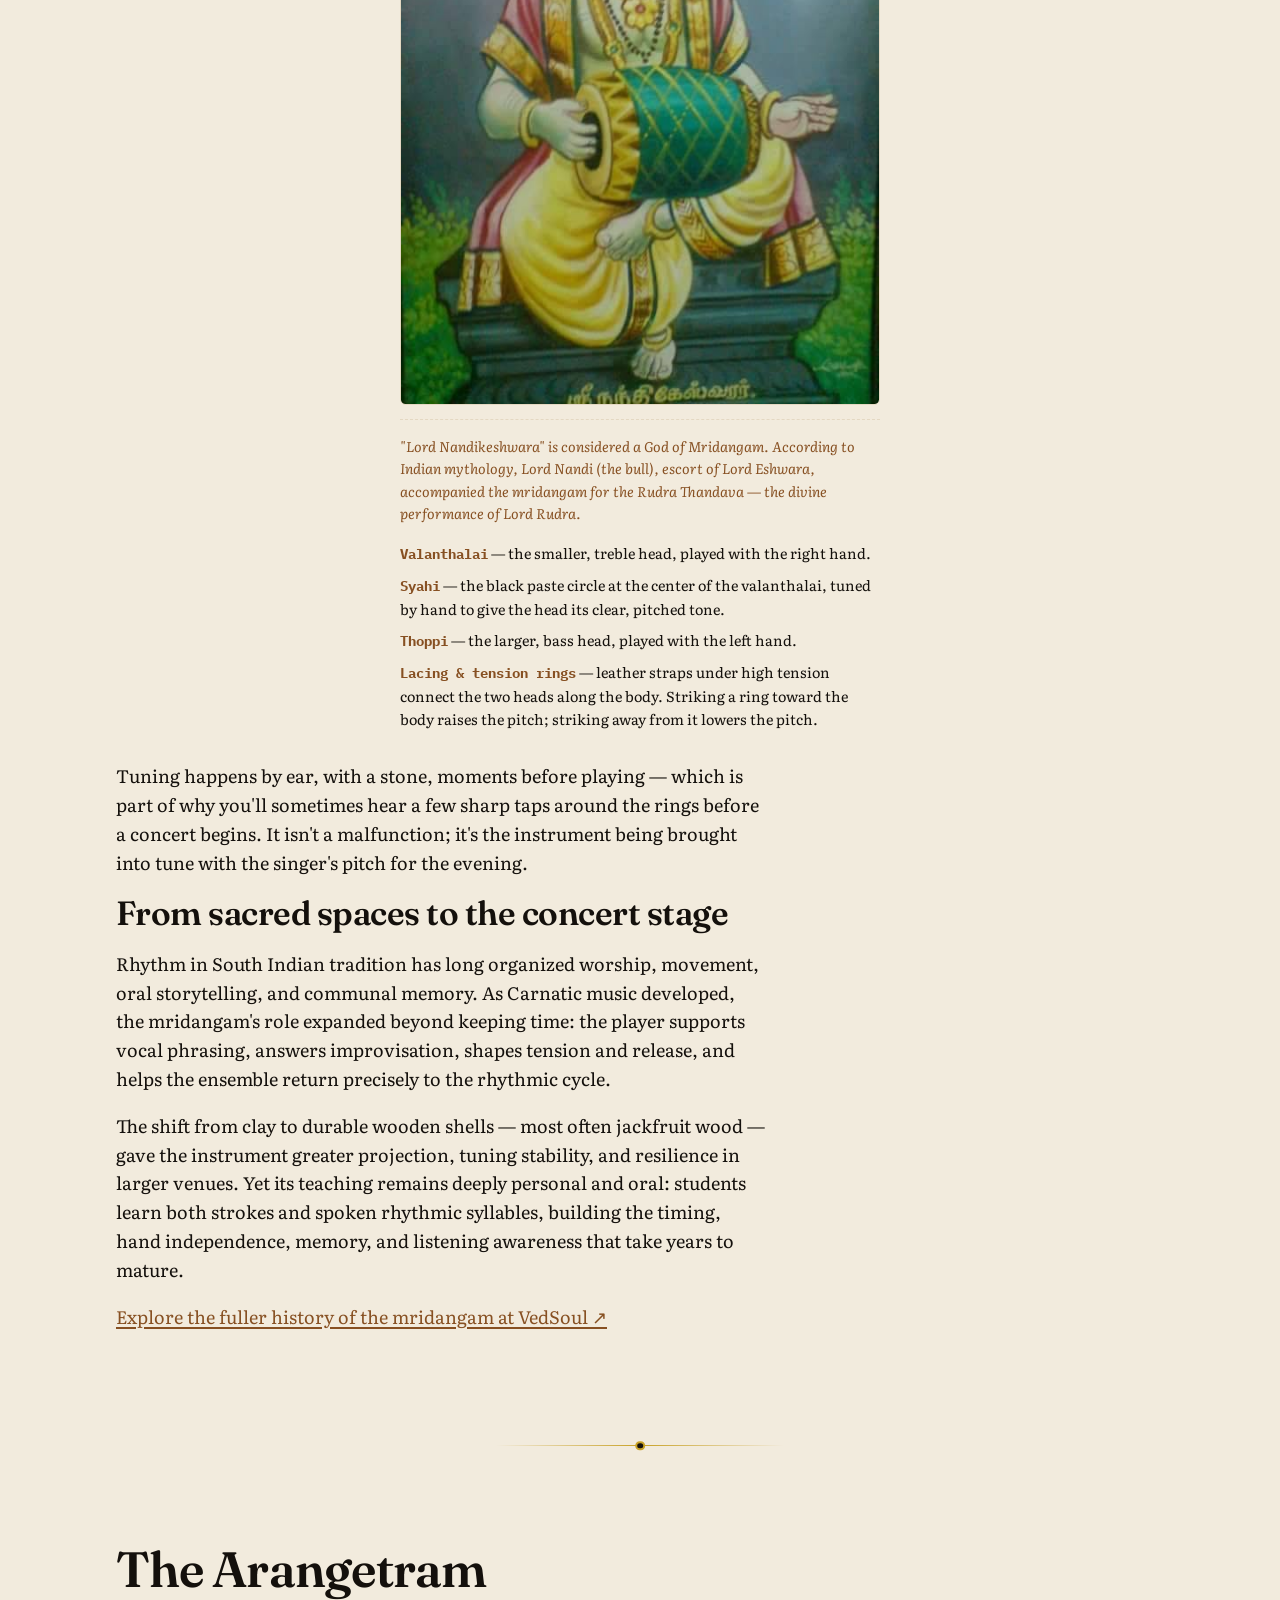
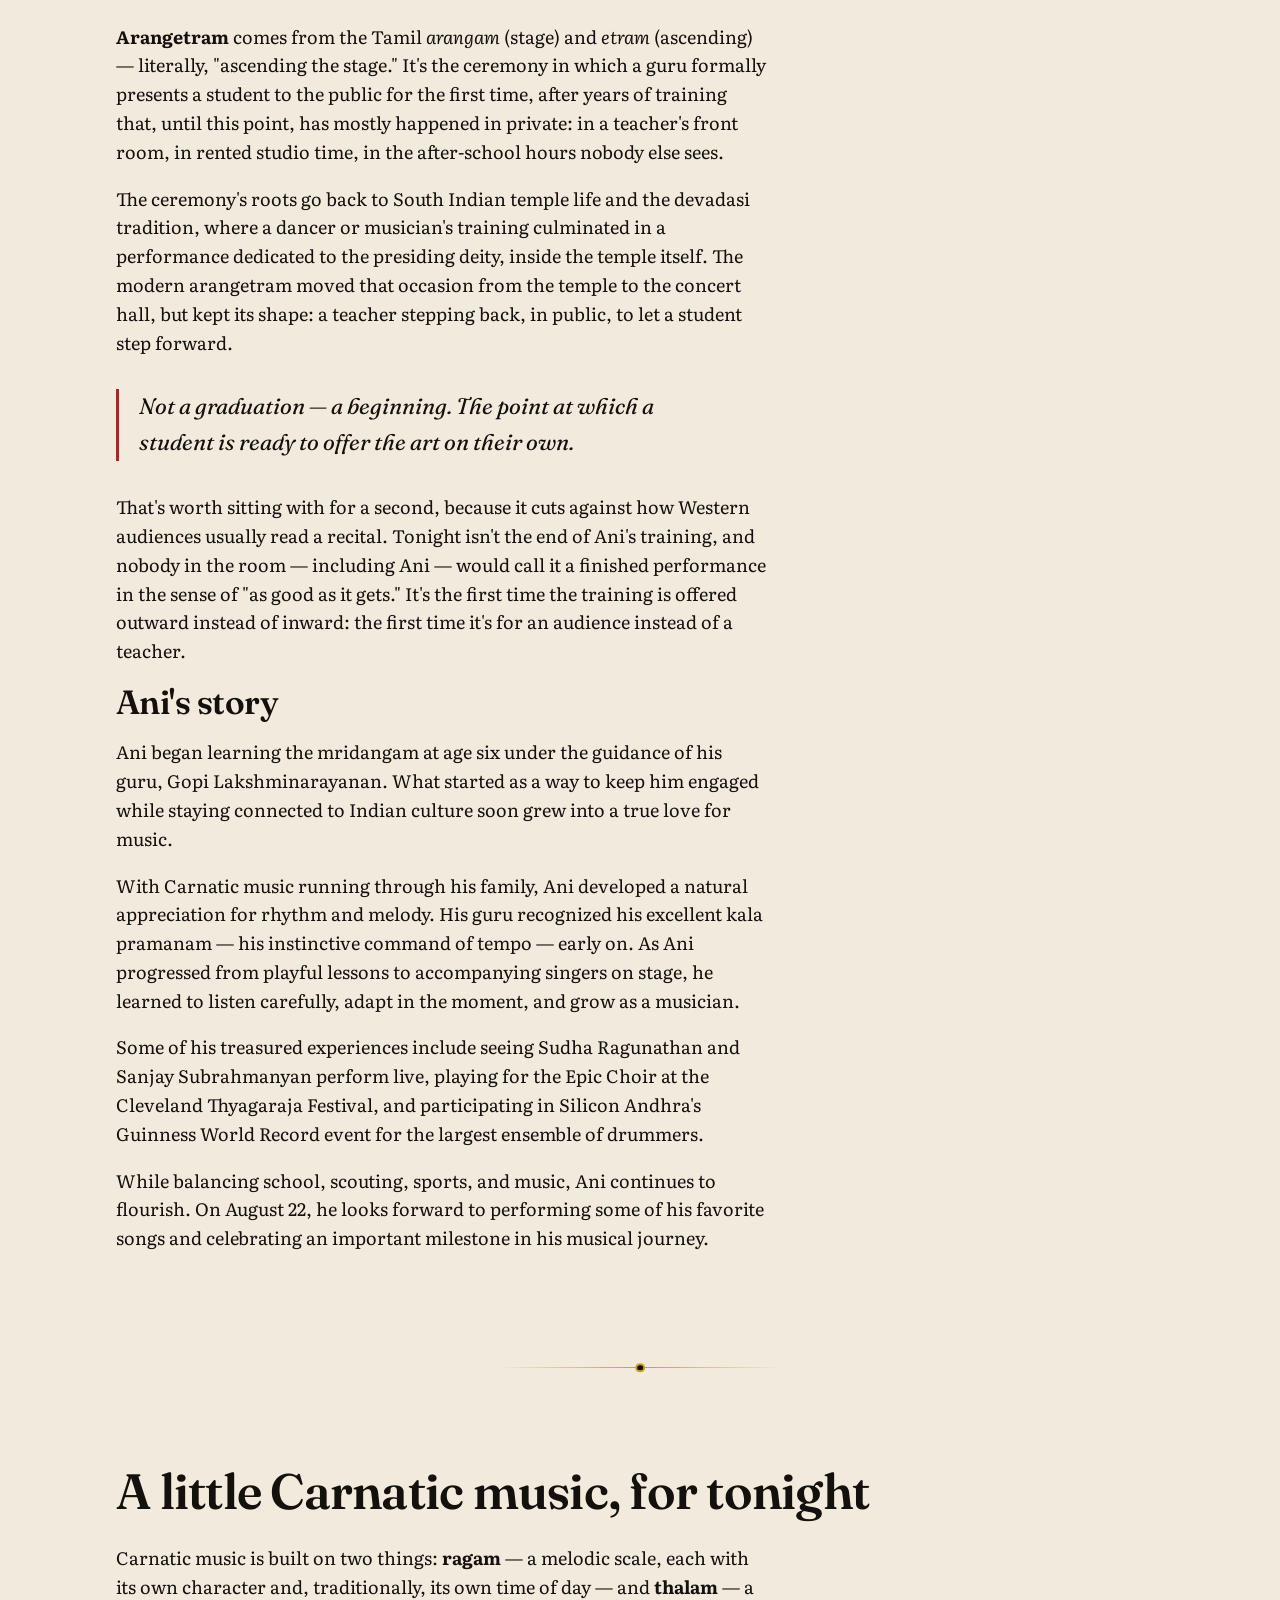
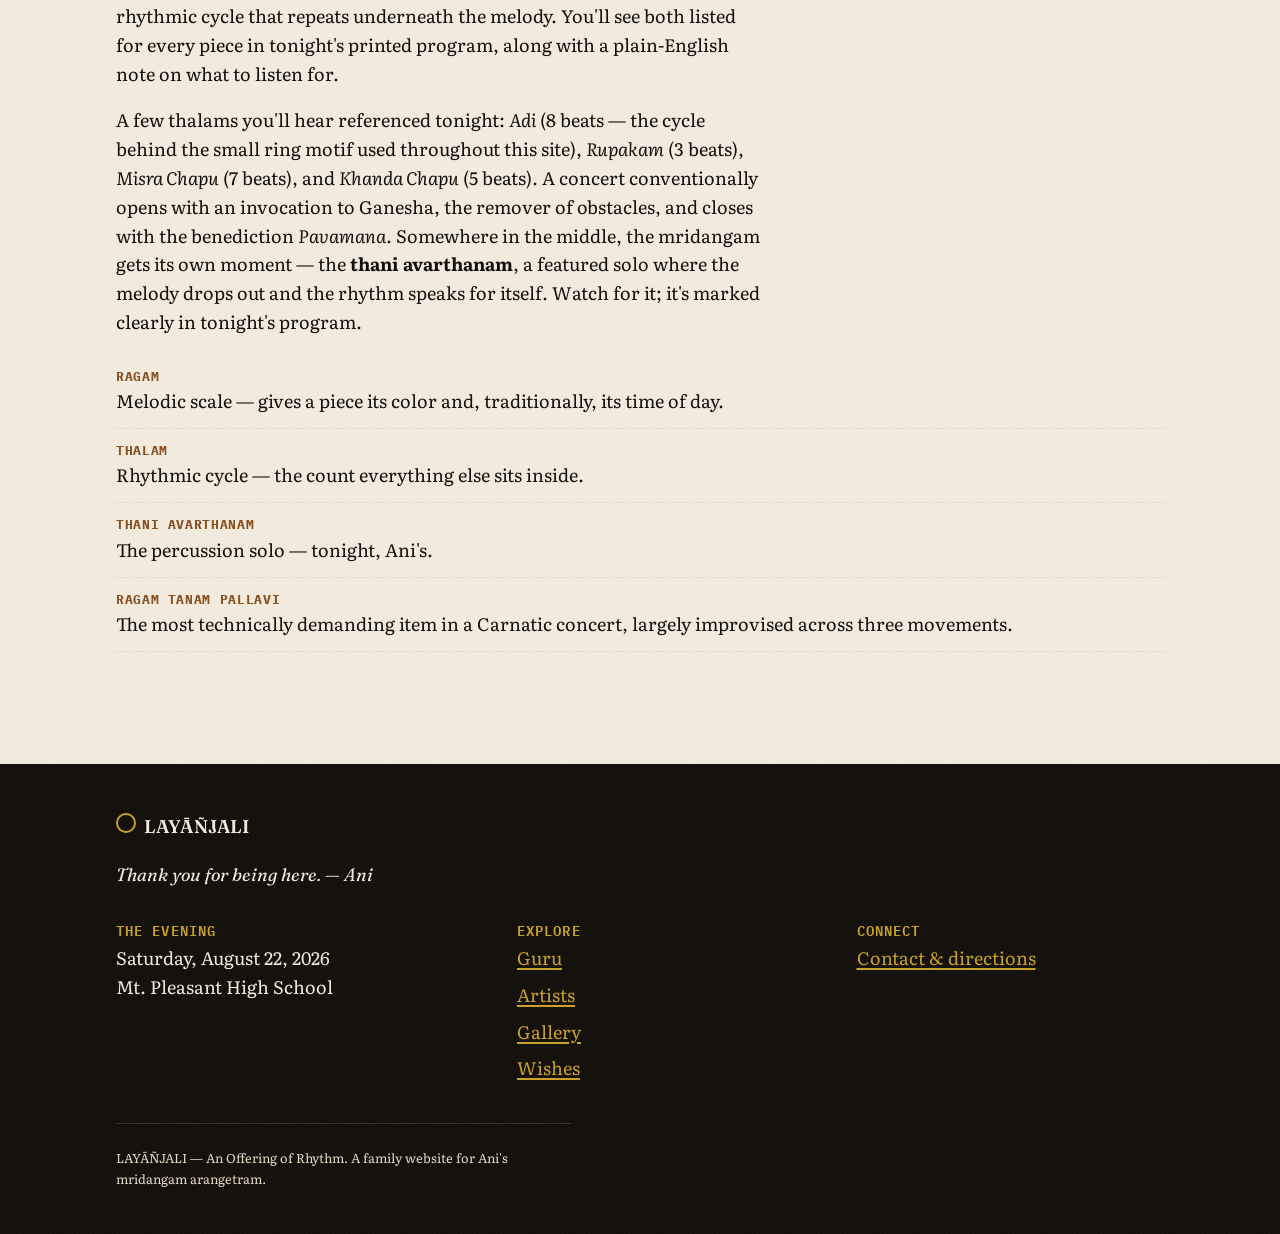
==== commit 5ce17289: "Removed program tab" ====
--- a/about.html
+++ b/about.html
@@ -74,7 +74,7 @@
 
     <section class="section container">
       <h2>A little Carnatic music, for tonight</h2>
-      <p>Carnatic music is built on two things: <strong>ragam</strong> — a melodic scale, each with its own character and, traditionally, its own time of day — and <strong>thalam</strong> — a rhythmic cycle that repeats underneath the melody. You'll see both listed for every piece on the <a href="program.html">program page</a>, along with a plain-English note on what to listen for.</p>
+      <p>Carnatic music is built on two things: <strong>ragam</strong> — a melodic scale, each with its own character and, traditionally, its own time of day — and <strong>thalam</strong> — a rhythmic cycle that repeats underneath the melody. You'll see both listed for every piece in tonight's printed program, along with a plain-English note on what to listen for.</p>
       <p>A few thalams you'll hear referenced tonight: <em>Adi</em> (8 beats — the cycle behind the small ring motif used throughout this site), <em>Rupakam</em> (3 beats), <em>Misra Chapu</em> (7 beats), and <em>Khanda Chapu</em> (5 beats). A concert conventionally opens with an invocation to Ganesha, the remover of obstacles, and closes with the benediction <em>Pavamana</em>. Somewhere in the middle, the mridangam gets its own moment — the <strong>thani avarthanam</strong>, a featured solo where the melody drops out and the rhythm speaks for itself. Watch for it; it's marked clearly in tonight's program.</p>
 
       <ul class="timeline">
--- a/css/style.css
+++ b/css/style.css
@@ -486,7 +486,7 @@
   position: relative;
   display: flex;
   justify-content: center;
-  height: clamp(36rem, 92vw, 44rem);
+  height: clamp(40rem, 92vw, 44rem);
 }
 .hero__slides {
   position: relative;
@@ -537,7 +537,18 @@
   width: min(98vw, 900px);
   max-height: 30rem;
   aspect-ratio: 1630 / 965;
-  margin-top: -4.5rem;
+  margin-top: -1.5rem;
+}
+.hero__slide[data-slide-index="0"] .hero__text-col {
+  margin-bottom: 0.25rem;
+}
+.hero__slide[data-slide-index="1"] .hero__text-col {
+  margin-bottom: 1.25rem;
+}
+.hero__slide[data-slide-index="1"] .hero__portrait {
+  margin-inline: -1.25rem;
+  width: calc(100% + 2.5rem);
+  max-width: calc(100% + 2.5rem);
 }
 .hero__slide[data-slide-index="2"] .hero__portrait {
   aspect-ratio: 1672 / 941;
@@ -625,6 +636,17 @@
   .hero__stage { height: 50rem; }
   .hero__portrait { width: min(30vw, 320px); }
   .hero__text-col { max-width: 34rem; margin-bottom: -2.5rem; }
+  .hero__slide[data-slide-index="0"] .hero__text-col {
+    margin-bottom: 1rem;
+  }
+  .hero__slide[data-slide-index="1"] .hero__text-col {
+    margin-bottom: 0.5rem;
+  }
+  .hero__slide[data-slide-index="1"] .hero__portrait {
+    margin-inline: 0;
+    margin-top: 0;
+    width: min(44vw, 720px);
+  }
   .event-strip .container { grid-template-columns: repeat(3, 1fr) auto; align-items: center; }
 }
 
@@ -764,6 +786,114 @@
 }
 .blessing-card p { margin-bottom: 0.5rem; font-style: italic; }
 .blessing-card cite { font-style: normal; font-family: var(--font-mono); font-size: 0.8rem; color: var(--jackfruit-ink); }
+.blessing-card__open {
+  display: block;
+  margin-top: 0.5rem;
+  padding: 0;
+  border: none;
+  background: none;
+  cursor: pointer;
+  font-family: var(--font-mono);
+  font-size: 0.78rem;
+  text-transform: uppercase;
+  letter-spacing: 0.06em;
+  color: var(--jackfruit-ink);
+  text-decoration: underline;
+  text-underline-offset: 0.2em;
+}
+
+/* Blessings toolbar — the "+ Leave a wish" trigger above the guestbook list */
+.blessings-toolbar {
+  display: flex;
+  justify-content: flex-end;
+  margin-bottom: 1.25rem;
+}
+
+/* Wish submit modal — a form dialog matching the wish-lightbox reader idiom */
+.wish-submit {
+  position: fixed; inset: 0; background: rgba(20,16,12,0.94);
+  display: none; align-items: center; justify-content: center;
+  z-index: 300; padding: 1.5rem;
+}
+.wish-submit[hidden] { display: none; }
+.wish-submit.is-open { display: flex; }
+.wish-submit__panel {
+  background: var(--chalk);
+  border-radius: var(--radius);
+  max-width: 32rem;
+  width: 100%;
+  max-height: 85vh;
+  overflow-y: auto;
+  padding: 2.5rem;
+  position: relative;
+}
+.wish-submit__panel h2 { margin-bottom: 0.5rem; }
+.wish-submit__close {
+  position: absolute;
+  top: 1rem;
+  right: 1rem;
+  background: none;
+  border: 2px solid var(--syahi);
+  color: var(--syahi);
+  border-radius: 999px;
+  width: 2.5rem;
+  height: 2.5rem;
+  font-size: 1.1rem;
+  cursor: pointer;
+}
+.wish-submit__actions { margin-top: 1.5rem; }
+.wish-submit__actions .btn { width: 100%; justify-content: center; }
+.wish-submit__actions .btn[disabled] { opacity: 0.6; cursor: not-allowed; }
+#wish-submit-status { min-height: 1.2em; }
+#wish-submit-status.is-error { color: var(--kumkum); }
+#wish-submit-status.is-success { color: var(--jackfruit-ink); }
+@media (max-width: 26rem) {
+  .wish-submit { padding: 0.75rem; }
+  .wish-submit__panel { padding: 1.5rem; }
+}
+
+/* Honeypot — present in the DOM for bots, invisible and unreachable for people */
+.wish-honeypot {
+  position: absolute;
+  width: 1px; height: 1px;
+  overflow: hidden;
+  clip: rect(0 0 0 0);
+  white-space: nowrap;
+  border: 0; padding: 0; margin: -1px;
+}
+
+/* Wish lightbox — full-screen reader for a wish, opened from a blessing card */
+.wish-lightbox {
+  position: fixed; inset: 0; background: rgba(20,16,12,0.94);
+  display: none; align-items: center; justify-content: center;
+  z-index: 300; padding: 1.5rem;
+}
+.wish-lightbox.is-open { display: flex; }
+.wish-lightbox__panel {
+  background: var(--chalk);
+  border-radius: var(--radius);
+  max-width: 40rem;
+  max-height: 80vh;
+  overflow-y: auto;
+  padding: 2.5rem;
+}
+.wish-lightbox__panel p { font-style: italic; font-size: 1.1rem; max-width: none; }
+.wish-lightbox__panel cite { display: block; margin-top: 1rem; font-style: normal; font-family: var(--font-mono); font-size: 0.85rem; color: var(--jackfruit-ink); }
+#person-lightbox-instrument { margin-bottom: 1rem; }
+#person-lightbox-bio p { font-style: normal; font-size: 1rem; max-width: none; }
+.wish-lightbox__close, .wish-lightbox__prev, .wish-lightbox__next {
+  position: absolute;
+  background: none;
+  border: 2px solid var(--chalk);
+  color: var(--chalk);
+  border-radius: 999px;
+  width: 2.75rem; height: 2.75rem;
+  font-size: 1.2rem;
+  cursor: pointer;
+}
+.wish-lightbox__close { top: 1rem; right: 1rem; }
+.wish-lightbox__prev { left: 1rem; top: 50%; transform: translateY(-50%); }
+.wish-lightbox__next { right: 1rem; top: 50%; transform: translateY(-50%); }
 
 /* Program */
 .program-order { list-style: none; margin: 0; padding: 0; }
@@ -835,6 +965,9 @@
   border: 3px solid var(--chalk-dim);
   background: var(--syahi);
 }
+.person-card__photo-frame--blank {
+  background: #ffffff;
+}
 .person-card__photo {
   width: 100%;
   height: 100%;
@@ -854,10 +987,30 @@
   color: var(--jackfruit-ink);
 }
 .person-card p { text-align: left; margin-top: 0.75rem; font-size: 0.92rem; }
+.person-card__open {
+  display: block;
+  margin-top: 0.5rem;
+  padding: 0;
+  border: none;
+  background: none;
+  cursor: pointer;
+  font-family: var(--font-mono);
+  font-size: 0.78rem;
+  text-transform: uppercase;
+  letter-spacing: 0.06em;
+  color: var(--jackfruit-ink);
+  text-decoration: underline;
+  text-underline-offset: 0.2em;
+}
 
 .guru-hero {
   display: grid;
   gap: 2rem;
+}
+.guru-hero__photo-stack {
+  display: grid;
+  gap: 1rem;
+  max-width: 26rem;
 }
 .guru-hero__photo {
   width: 100%;
@@ -867,6 +1020,11 @@
   border: 1px solid var(--chalk-dim);
 }
 @media (min-width: 55rem) { .guru-hero { grid-template-columns: 0.8fr 1.2fr; align-items: start; } }
+.guru-hero--secondary {
+  margin-top: 2rem;
+  padding-top: 2rem;
+  border-top: 1px solid var(--chalk-dim);
+}
 .guru-quote {
   background: var(--syahi);
   color: var(--chalk);
